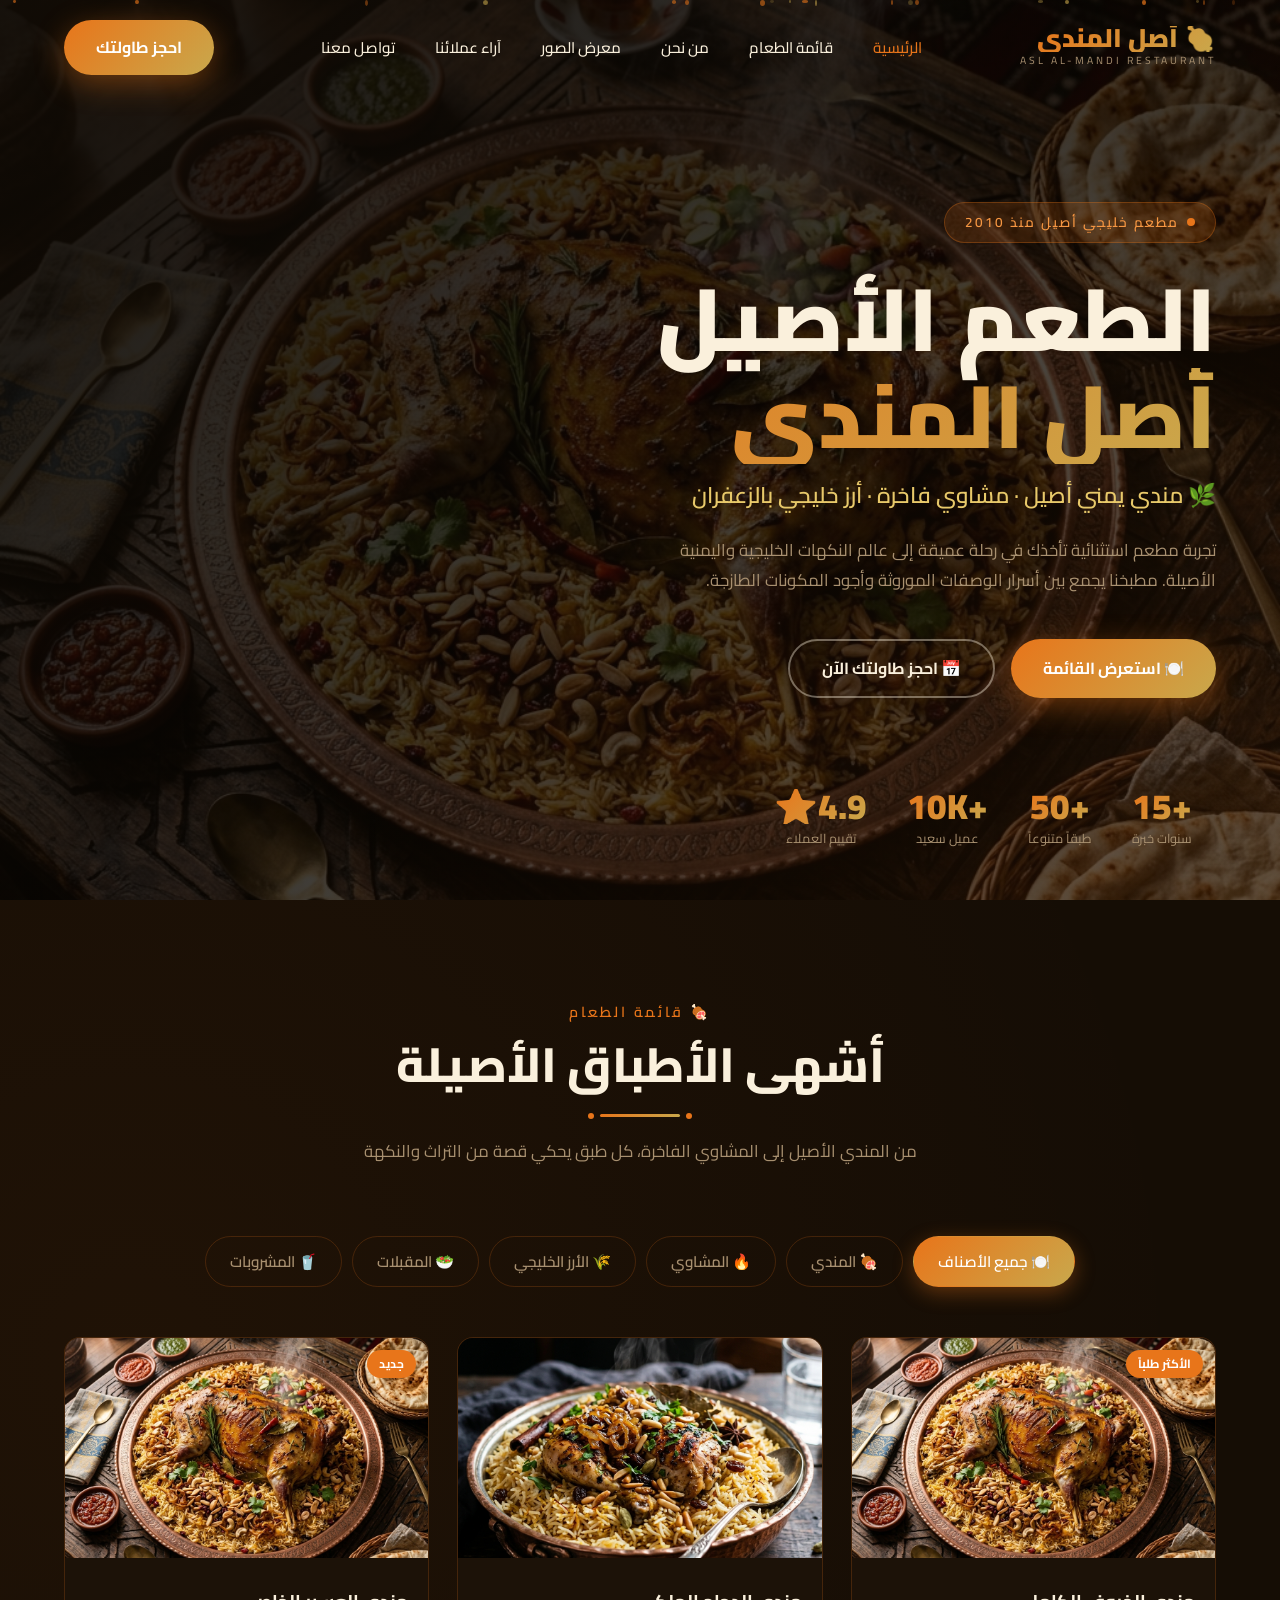
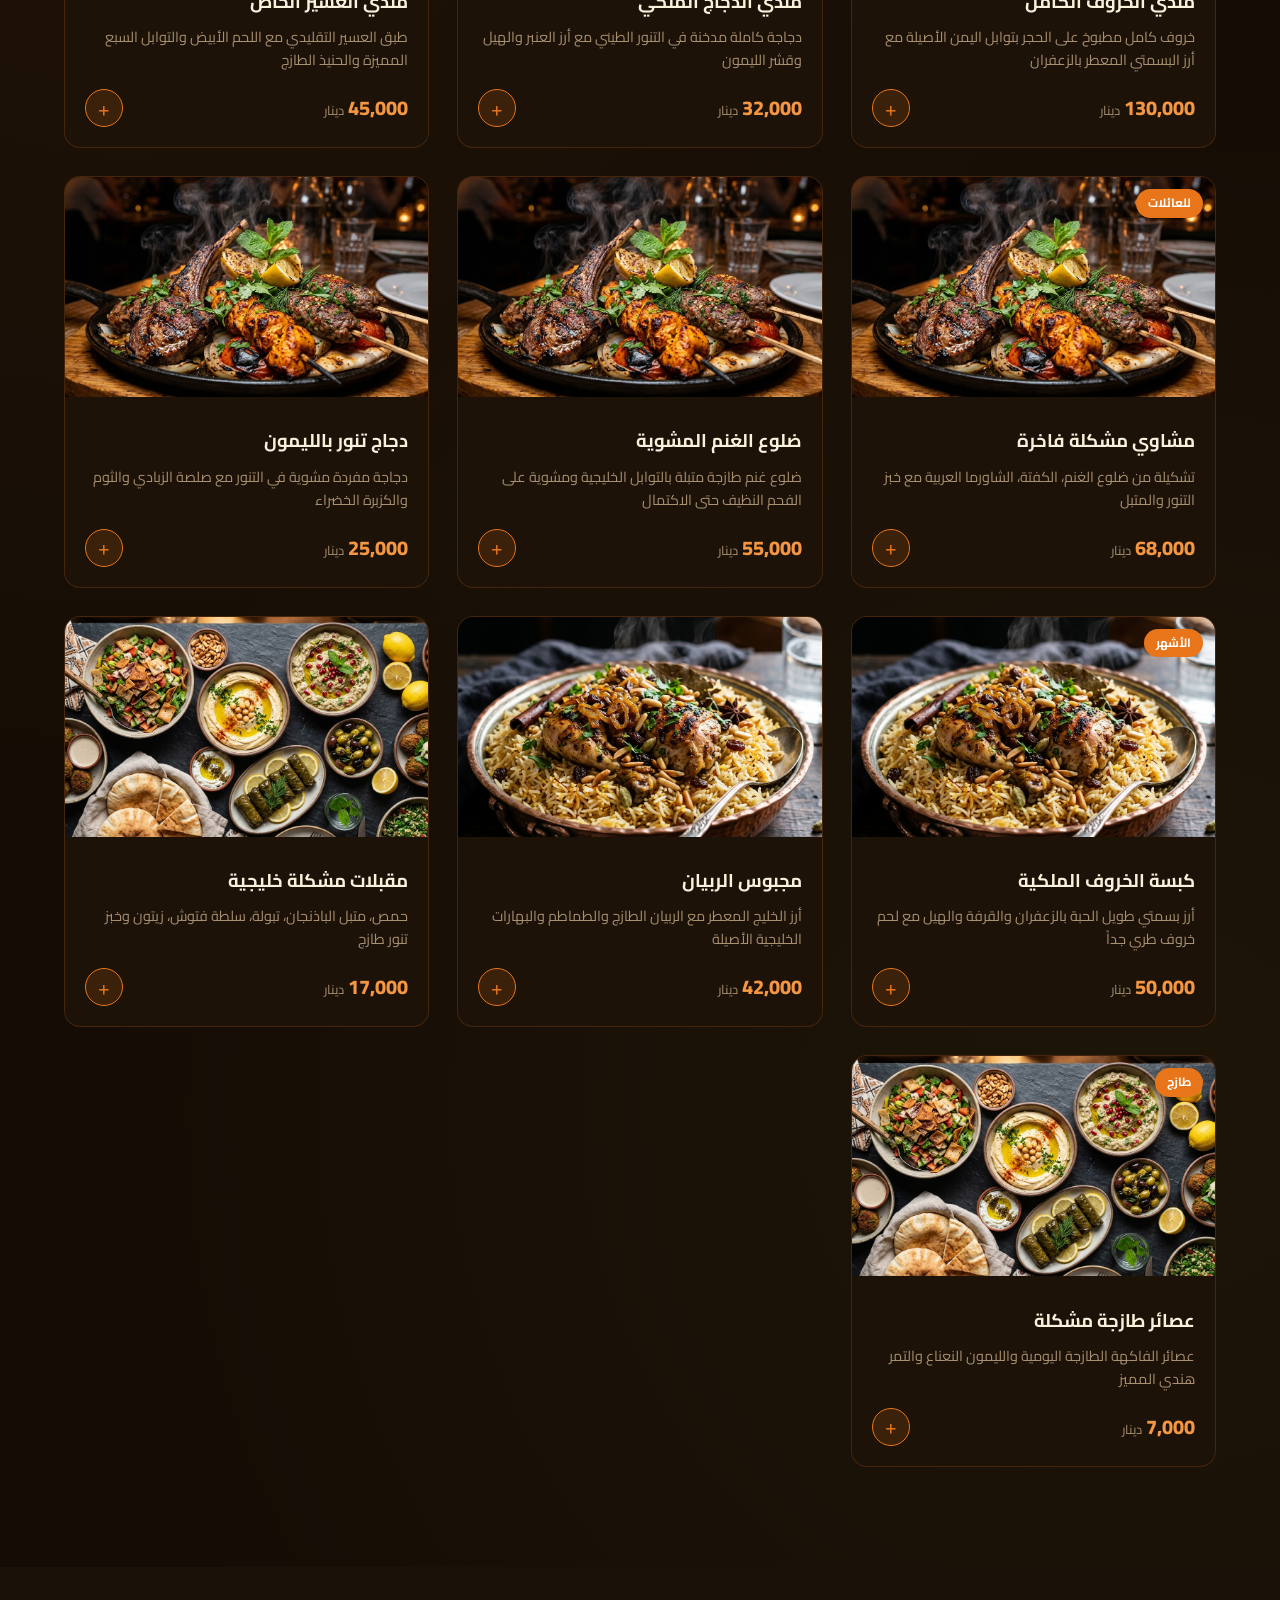
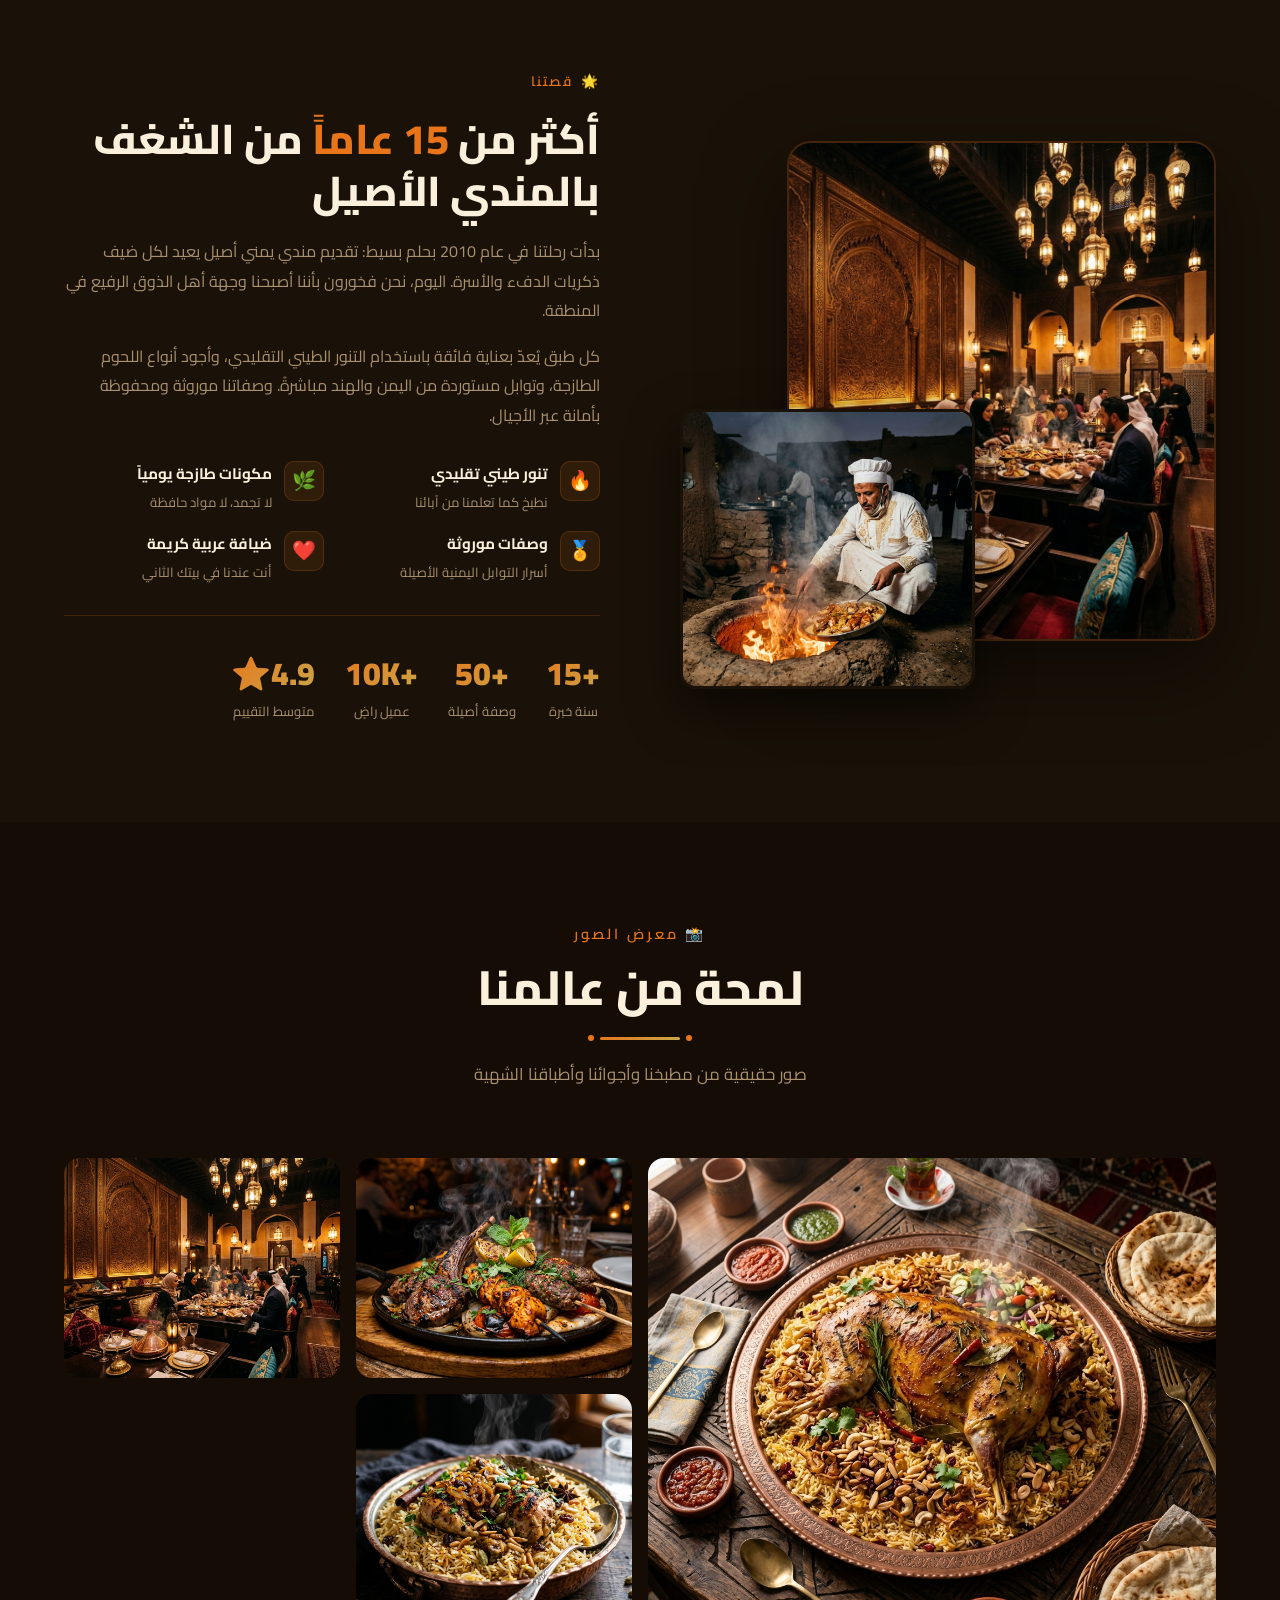
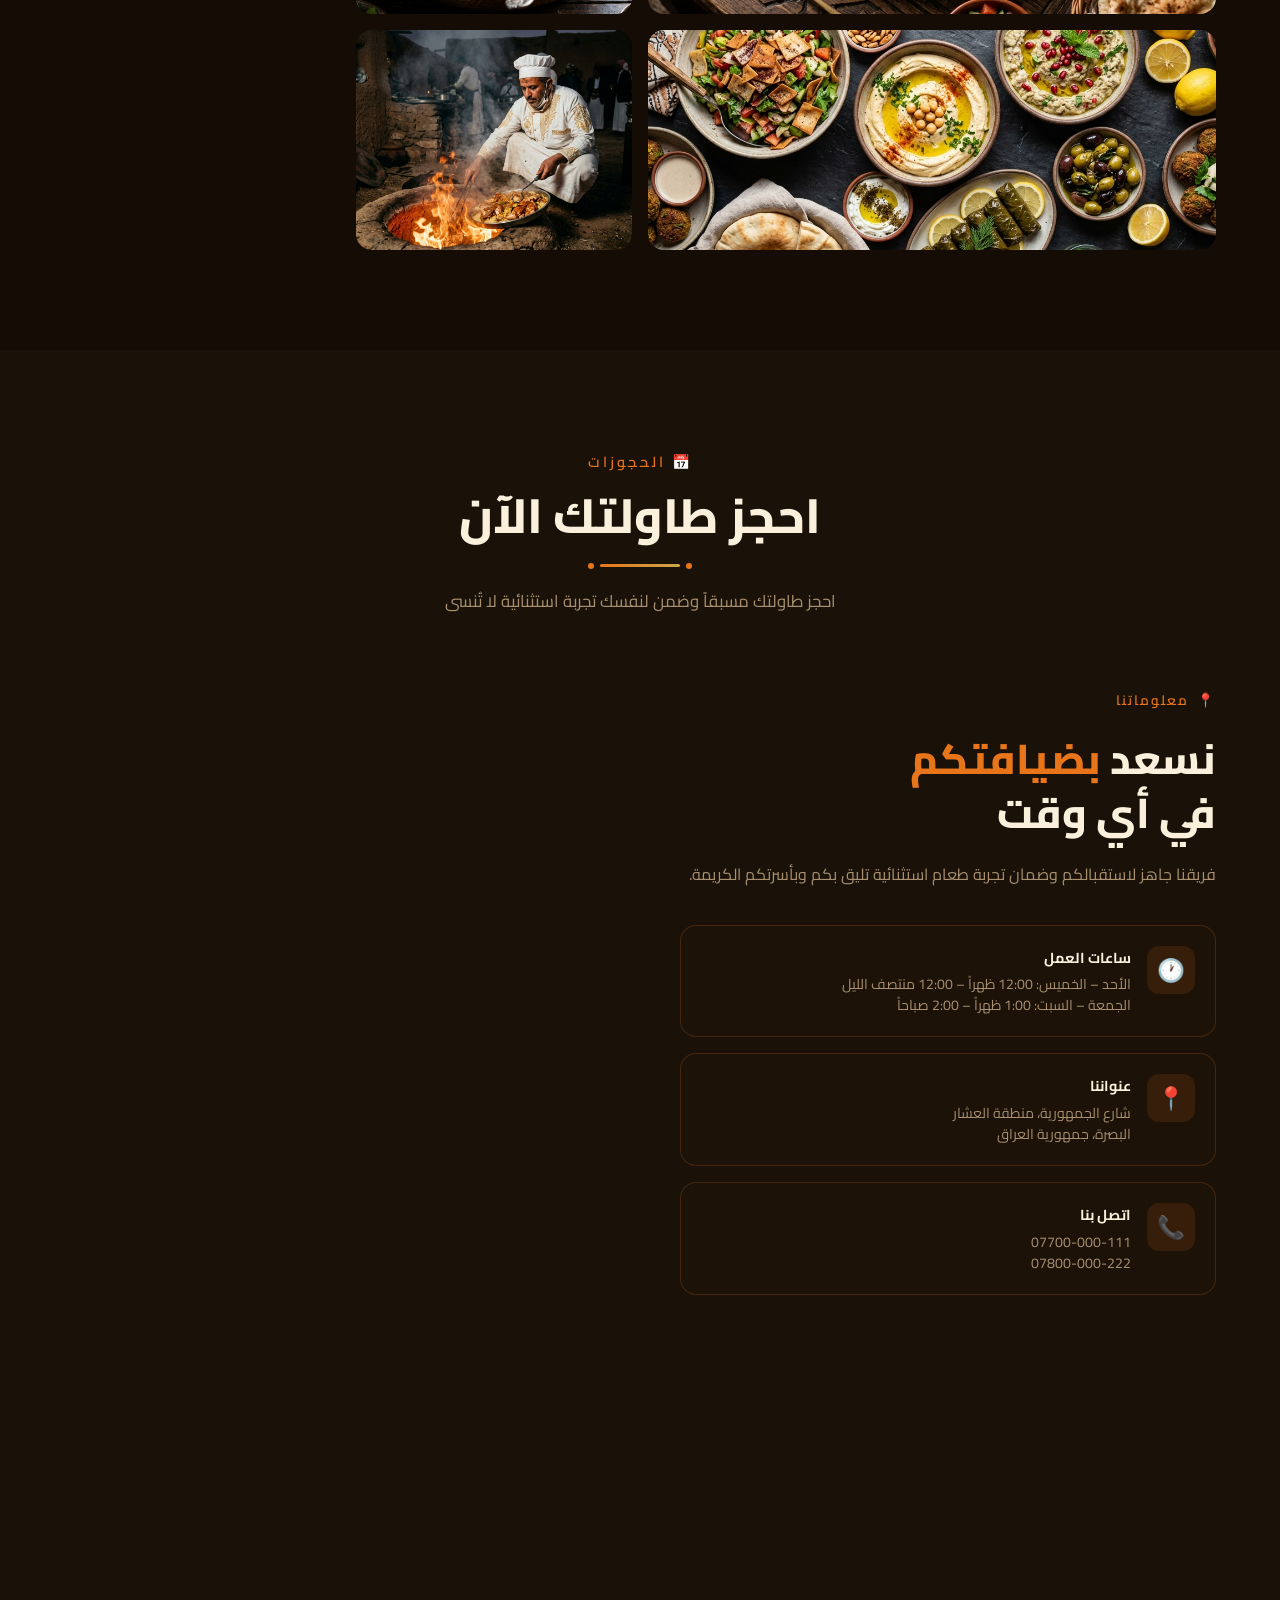
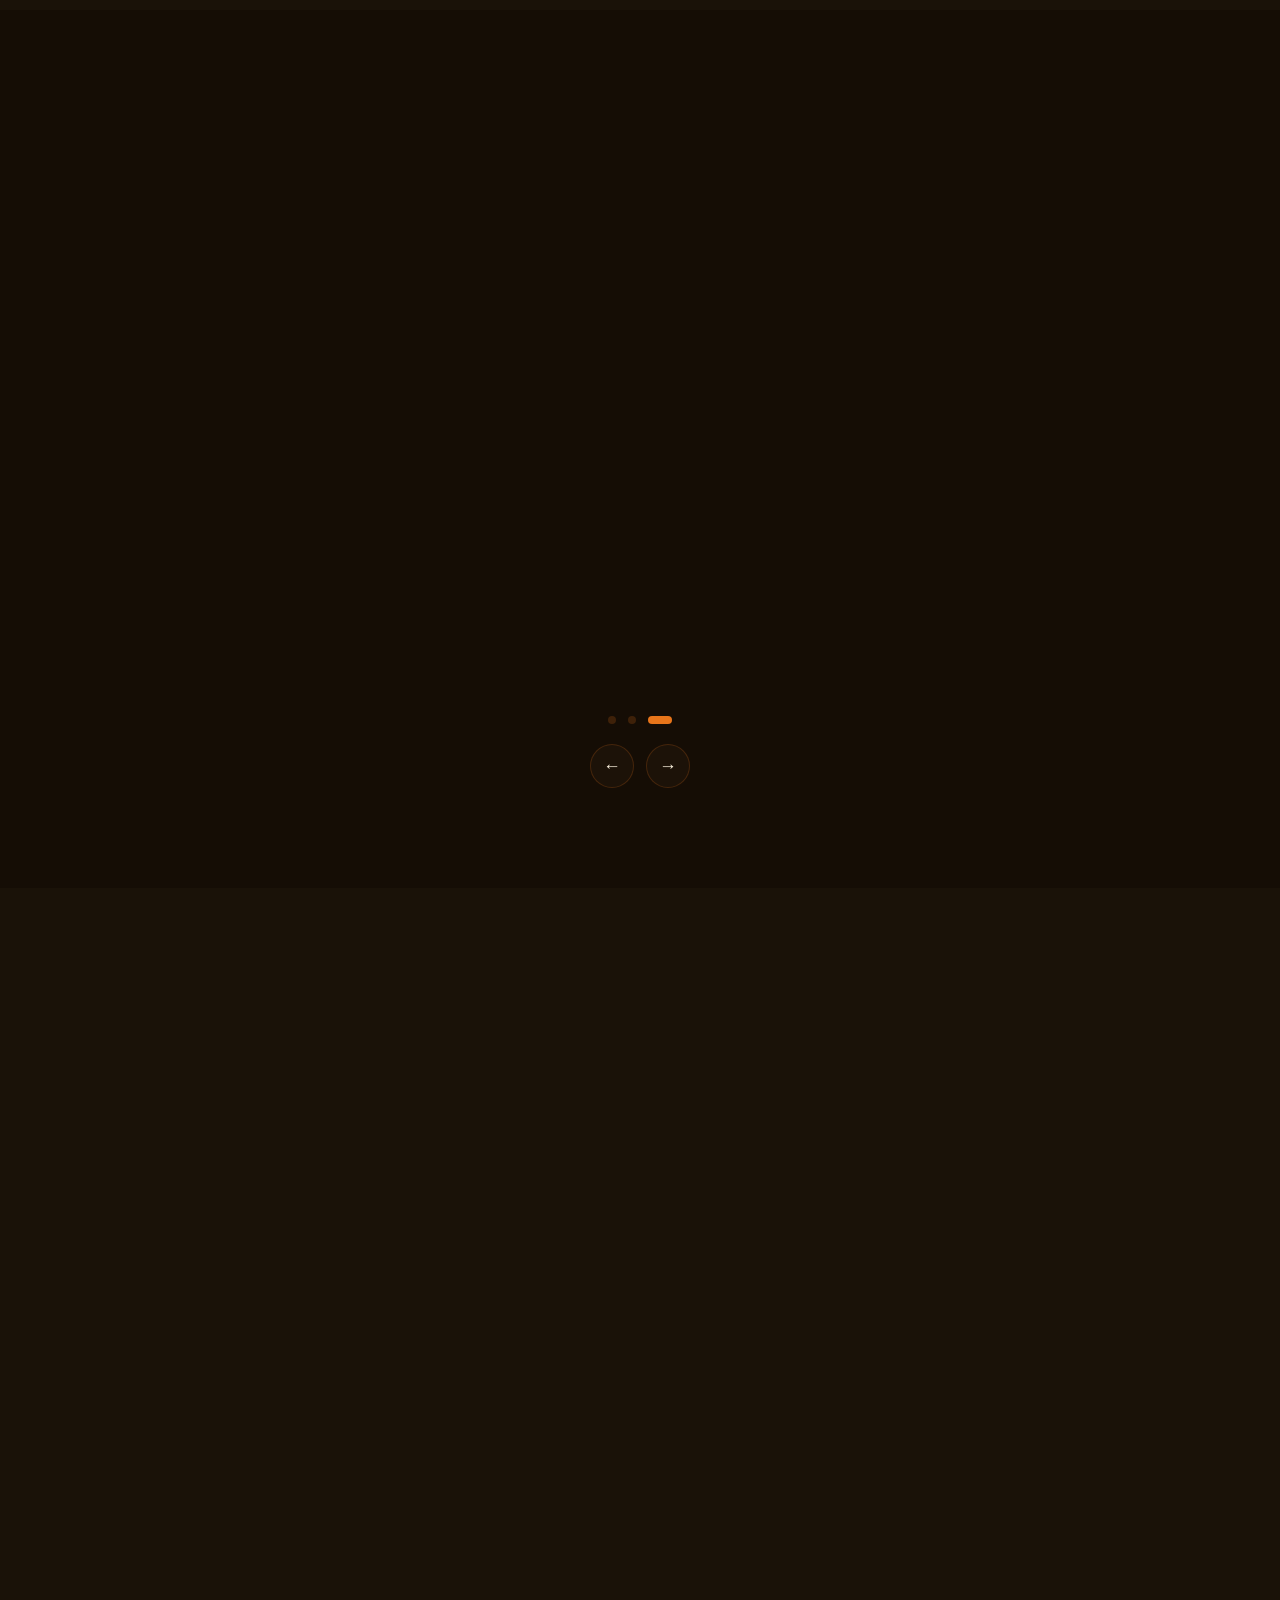
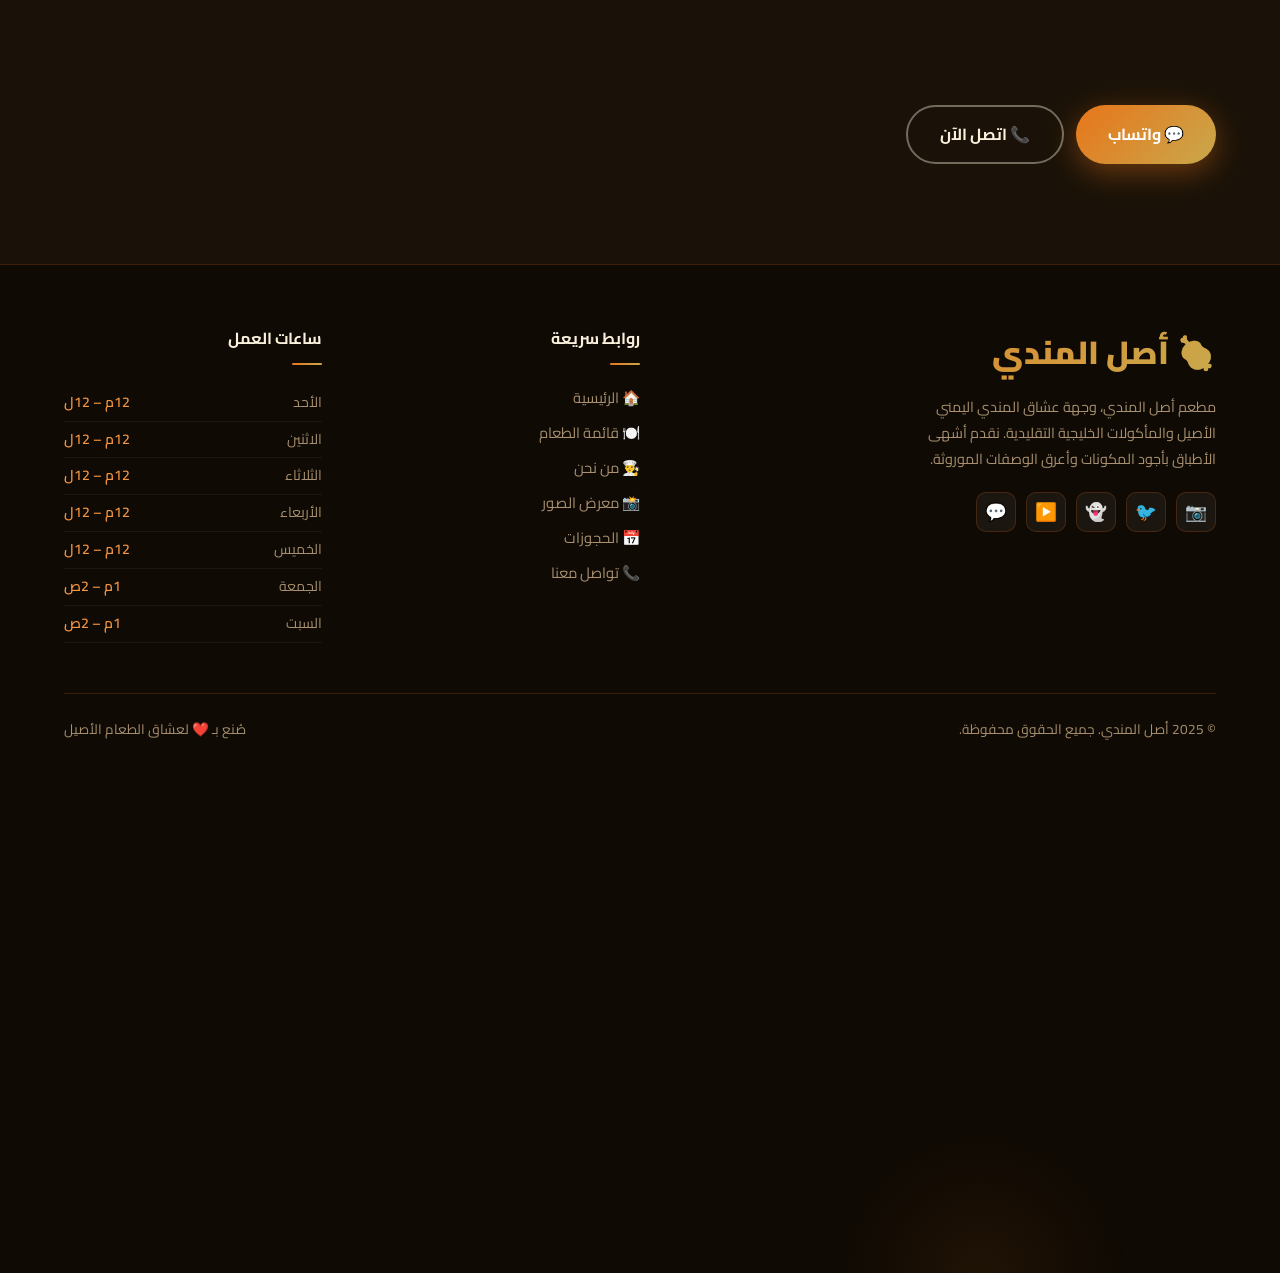
==== index.html @ b21c0707 "Add files via upload" ====
<!DOCTYPE html>
<html lang="ar" dir="rtl">
<head>
  <meta charset="UTF-8">
  <meta name="viewport" content="width=device-width, initial-scale=1.0">
  <meta name="description" content="مطعم أصل المندي في البصرة - أشهى المندي والمأكولات الخليجية واليمنية الأصيلة. استمتع بتجربة طعام لا تُنسى في قلب البصرة مع أطباقنا المحضّرة بأفضل المكونات وأعرق الوصفات التقليدية.">
  <meta name="keywords" content="مندي, مطعم البصرة, خليجي, يمني, مشاوي, أصل المندي, طعام عربي, مطعم عراقي">
  <meta property="og:title" content="أصل المندي - المطعم الخليجي الأصيل في البصرة">
  <meta property="og:description" content="أشهى المندي والمأكولات الخليجية واليمنية الأصيلة في قلب البصرة">
  <title>أصل المندي | المطعم الخليجي الأصيل - البصرة</title>

  <!-- Favicon -->
  <link rel="icon" type="image/png" href="images/hero_mandi.png">

  <!-- CSS -->
  <link rel="stylesheet" href="css/style.css">

  <!-- Supabase -->
  <script src="https://cdn.jsdelivr.net/npm/@supabase/supabase-js@2"></script>
</head>
<body>

  <!-- ============================================================
       NAVBAR
       ============================================================ -->
  <nav id="navbar">
    <div class="container nav-container">
      <a href="#hero" class="nav-logo">
        <span class="logo-ar">🍖 أصل المندي</span>
        <span class="logo-en">Asl Al-Mandi Restaurant</span>
      </a>

      <ul class="nav-links">
        <li><a href="#hero" class="active">الرئيسية</a></li>
        <li><a href="#menu">قائمة الطعام</a></li>
        <li><a href="#about">من نحن</a></li>
        <li><a href="#gallery">معرض الصور</a></li>
        <li><a href="#testimonials">آراء عملائنا</a></li>
        <li><a href="#contact">تواصل معنا</a></li>
      </ul>

      <a href="#reservation" class="btn btn-primary nav-cta">احجز طاولتك</a>

      <button class="hamburger" id="hamburger" aria-label="فتح القائمة">
        <span></span>
        <span></span>
        <span></span>
      </button>
    </div>
  </nav>

  <!-- Mobile Menu -->
  <div class="mobile-menu" id="mobileMenu">
    <a href="#hero" onclick="closeMobile()">🏠 الرئيسية</a>
    <a href="#menu" onclick="closeMobile()">🍖 قائمة الطعام</a>
    <a href="#about" onclick="closeMobile()">👨‍🍳 من نحن</a>
    <a href="#gallery" onclick="closeMobile()">📸 معرض الصور</a>
    <a href="#testimonials" onclick="closeMobile()">💬 آراء العملاء</a>
    <a href="#contact" onclick="closeMobile()">📞 تواصل معنا</a>
    <a href="#reservation" class="btn btn-primary" onclick="closeMobile()">احجز طاولتك</a>
  </div>

  <!-- ============================================================
       HERO SECTION
       ============================================================ -->
  <section id="hero">
    <div class="hero-bg">
      <img src="images/hero_mandi.png" alt="مندي أصل المطعم" id="heroBg">
    </div>
    <div class="hero-overlay"></div>
    <div class="hero-particles" id="particles"></div>

    <div class="container">
      <div class="hero-content">
        <div class="hero-badge">
          <span class="dot"></span>
          مطعم خليجي أصيل منذ 2010
        </div>

        <h1 class="hero-title">
          الطعم الأصيل
          <span class="highlight">أصل المندي</span>
        </h1>

        <p class="hero-subtitle">
          🌿 مندي يمني أصيل · مشاوي فاخرة · أرز خليجي بالزعفران
        </p>

        <p class="hero-desc">
          تجربة مطعم استثنائية تأخذك في رحلة عميقة إلى عالم النكهات الخليجية واليمنية الأصيلة.
          مطبخنا يجمع بين أسرار الوصفات الموروثة وأجود المكونات الطازجة.
        </p>

        <div class="hero-actions">
          <a href="#menu" class="btn btn-primary">
            🍽️ استعرض القائمة
          </a>
          <a href="#reservation" class="btn btn-outline">
            📅 احجز طاولتك الآن
          </a>
        </div>
      </div>
    </div>

    <div class="hero-stats">
      <div class="container">
        <div class="stats-row">
          <div class="stat-item">
            <div class="stat-num">+15</div>
            <div class="stat-label">سنوات خبرة</div>
          </div>
          <div class="stat-item">
            <div class="stat-num">+50</div>
            <div class="stat-label">طبقاً متنوعاً</div>
          </div>
          <div class="stat-item">
            <div class="stat-num">+10K</div>
            <div class="stat-label">عميل سعيد</div>
          </div>
          <div class="stat-item">
            <div class="stat-num">4.9⭐</div>
            <div class="stat-label">تقييم العملاء</div>
          </div>
        </div>
      </div>
    </div>
  </section>

  <!-- ============================================================
       MENU SECTION
       ============================================================ -->
  <section id="menu" class="section-padding">
    <div class="menu-pattern"></div>
    <div class="container" style="position:relative;z-index:1">
      <div class="section-title reveal">
        <span class="subtitle">🍖 قائمة الطعام</span>
        <h2>أشهى الأطباق الأصيلة</h2>
        <div class="divider"></div>
        <p>من المندي الأصيل إلى المشاوي الفاخرة، كل طبق يحكي قصة من التراث والنكهة</p>
      </div>

      <div class="menu-tabs">
        <button class="menu-tab active" data-filter="all" id="tab-all">🍽️ جميع الأصناف</button>
        <button class="menu-tab" data-filter="mandi" id="tab-mandi">🍖 المندي</button>
        <button class="menu-tab" data-filter="grills" id="tab-grills">🔥 المشاوي</button>
        <button class="menu-tab" data-filter="rice" id="tab-rice">🌾 الأرز الخليجي</button>
        <button class="menu-tab" data-filter="apps" id="tab-apps">🥗 المقبلات</button>
        <button class="menu-tab" data-filter="drinks" id="tab-drinks">🥤 المشروبات</button>
      </div>

      <div class="menu-grid" id="menuGrid">
        <!-- Mandi Items -->
        <div class="menu-card reveal" data-category="mandi">
          <div class="menu-card-img-wrap">
            <img src="images/hero_mandi.png" alt="مندي الخروف الكامل" class="menu-card-img">
            <span class="menu-badge">الأكثر طلباً</span>
          </div>
          <div class="menu-card-body">
            <h3>مندي الخروف الكامل</h3>
            <p>خروف كامل مطبوخ على الحجر بتوابل اليمن الأصيلة مع أرز البسمتي المعطر بالزعفران</p>
            <div class="menu-card-footer">
              <div class="price">130,000 <span>دينار</span></div>
              <button class="add-btn" title="إضافة للطلب">+</button>
            </div>
          </div>
        </div>

        <div class="menu-card reveal" data-category="mandi">
          <div class="menu-card-img-wrap">
            <img src="images/kabsa.png" alt="مندي الدجاج" class="menu-card-img">
          </div>
          <div class="menu-card-body">
            <h3>مندي الدجاج الملكي</h3>
            <p>دجاجة كاملة مدخنة في التنور الطيني مع أرز العنبر والهيل وقشر الليمون</p>
            <div class="menu-card-footer">
              <div class="price">32,000 <span>دينار</span></div>
              <button class="add-btn" title="إضافة للطلب">+</button>
            </div>
          </div>
        </div>

        <div class="menu-card reveal" data-category="mandi">
          <div class="menu-card-img-wrap">
            <img src="images/hero_mandi.png" alt="مندي العسير" class="menu-card-img">
            <span class="menu-badge">جديد</span>
          </div>
          <div class="menu-card-body">
            <h3>مندي العسير الخاص</h3>
            <p>طبق العسير التقليدي مع اللحم الأبيض والتوابل السبع المميزة والحنيذ الطازج</p>
            <div class="menu-card-footer">
              <div class="price">45,000 <span>دينار</span></div>
              <button class="add-btn" title="إضافة للطلب">+</button>
            </div>
          </div>
        </div>

        <!-- Grills Items -->
        <div class="menu-card reveal" data-category="grills">
          <div class="menu-card-img-wrap">
            <img src="images/grills.png" alt="مشاوي مشكلة" class="menu-card-img">
            <span class="menu-badge">للعائلات</span>
          </div>
          <div class="menu-card-body">
            <h3>مشاوي مشكلة فاخرة</h3>
            <p>تشكيلة من ضلوع الغنم، الكفتة، الشاورما العربية مع خبز التنور والمتبل</p>
            <div class="menu-card-footer">
              <div class="price">68,000 <span>دينار</span></div>
              <button class="add-btn" title="إضافة للطلب">+</button>
            </div>
          </div>
        </div>

        <div class="menu-card reveal" data-category="grills">
          <div class="menu-card-img-wrap">
            <img src="images/grills.png" alt="ضلوع مشوية" class="menu-card-img">
          </div>
          <div class="menu-card-body">
            <h3>ضلوع الغنم المشوية</h3>
            <p>ضلوع غنم طازجة متبلة بالتوابل الخليجية ومشوية على الفحم النظيف حتى الاكتمال</p>
            <div class="menu-card-footer">
              <div class="price">55,000 <span>دينار</span></div>
              <button class="add-btn" title="إضافة للطلب">+</button>
            </div>
          </div>
        </div>

        <div class="menu-card reveal" data-category="grills">
          <div class="menu-card-img-wrap">
            <img src="images/grills.png" alt="دجاج مشوي" class="menu-card-img">
          </div>
          <div class="menu-card-body">
            <h3>دجاج تنور بالليمون</h3>
            <p>دجاجة مفردة مشوية في التنور مع صلصة الزبادي والثوم والكزبرة الخضراء</p>
            <div class="menu-card-footer">
              <div class="price">25,000 <span>دينار</span></div>
              <button class="add-btn" title="إضافة للطلب">+</button>
            </div>
          </div>
        </div>

        <!-- Rice Items -->
        <div class="menu-card reveal" data-category="rice">
          <div class="menu-card-img-wrap">
            <img src="images/kabsa.png" alt="كبسة الملكي" class="menu-card-img">
            <span class="menu-badge">الأشهر</span>
          </div>
          <div class="menu-card-body">
            <h3>كبسة الخروف الملكية</h3>
            <p>أرز بسمتي طويل الحبة بالزعفران والقرفة والهيل مع لحم خروف طري جداً</p>
            <div class="menu-card-footer">
              <div class="price">50,000 <span>دينار</span></div>
              <button class="add-btn" title="إضافة للطلب">+</button>
            </div>
          </div>
        </div>

        <div class="menu-card reveal" data-category="rice">
          <div class="menu-card-img-wrap">
            <img src="images/kabsa.png" alt="مجبوس" class="menu-card-img">
          </div>
          <div class="menu-card-body">
            <h3>مجبوس الربيان</h3>
            <p>أرز الخليج المعطر مع الربيان الطازج والطماطم والبهارات الخليجية الأصيلة</p>
            <div class="menu-card-footer">
              <div class="price">42,000 <span>دينار</span></div>
              <button class="add-btn" title="إضافة للطلب">+</button>
            </div>
          </div>
        </div>

        <!-- Appetizers -->
        <div class="menu-card reveal" data-category="apps">
          <div class="menu-card-img-wrap">
            <img src="images/appetizers.png" alt="مقبلات مشكلة" class="menu-card-img">
          </div>
          <div class="menu-card-body">
            <h3>مقبلات مشكلة خليجية</h3>
            <p>حمص، متبل الباذنجان، تبولة، سلطة فتوش، زيتون وخبز تنور طازج</p>
            <div class="menu-card-footer">
              <div class="price">17,000 <span>دينار</span></div>
              <button class="add-btn" title="إضافة للطلب">+</button>
            </div>
          </div>
        </div>

        <!-- Drinks -->
        <div class="menu-card reveal" data-category="drinks">
          <div class="menu-card-img-wrap">
            <img src="images/appetizers.png" alt="مشروبات" class="menu-card-img">
            <span class="menu-badge">طازج</span>
          </div>
          <div class="menu-card-body">
            <h3>عصائر طازجة مشكلة</h3>
            <p>عصائر الفاكهة الطازجة اليومية والليمون النعناع والتمر هندي المميز</p>
            <div class="menu-card-footer">
              <div class="price">7,000 <span>دينار</span></div>
              <button class="add-btn" title="إضافة للطلب">+</button>
            </div>
          </div>
        </div>
      </div>
    </div>
  </section>

  <!-- ============================================================
       ABOUT SECTION
       ============================================================ -->
  <section id="about" class="section-padding">
    <div class="container">
      <div class="about-grid">
        <div class="about-images reveal-right">
          <img src="images/interior.png" alt="أجواء مطعم أصل المندي" class="about-img-main">
          <img src="images/chef.png" alt="طاقمنا المتخصص" class="about-img-secondary">
        </div>

        <div class="about-content reveal-left">
          <div class="subtitle-badge">
            <span>🌟</span> قصتنا
          </div>

          <h2>
            أكثر من <em>15 عاماً</em> من الشغف<br>
            بالمندي الأصيل
          </h2>

          <p>
            بدأت رحلتنا في عام 2010 بحلم بسيط: تقديم مندي يمني أصيل يعيد لكل ضيف ذكريات الدفء والأسرة.
            اليوم، نحن فخورون بأننا أصبحنا وجهة أهل الذوق الرفيع في المنطقة.
          </p>

          <p>
            كل طبق يُعدّ بعناية فائقة باستخدام التنور الطيني التقليدي، وأجود أنواع اللحوم الطازجة،
            وتوابل مستوردة من اليمن والهند مباشرةً. وصفاتنا موروثة ومحفوظة بأمانة عبر الأجيال.
          </p>

          <div class="about-features">
            <div class="feature-item">
              <div class="feature-icon">🔥</div>
              <div>
                <h4>تنور طيني تقليدي</h4>
                <p>نطبخ كما تعلمنا من آبائنا</p>
              </div>
            </div>
            <div class="feature-item">
              <div class="feature-icon">🌿</div>
              <div>
                <h4>مكونات طازجة يومياً</h4>
                <p>لا تجمد، لا مواد حافظة</p>
              </div>
            </div>
            <div class="feature-item">
              <div class="feature-icon">🏅</div>
              <div>
                <h4>وصفات موروثة</h4>
                <p>أسرار التوابل اليمنية الأصيلة</p>
              </div>
            </div>
            <div class="feature-item">
              <div class="feature-icon">❤️</div>
              <div>
                <h4>ضيافة عربية كريمة</h4>
                <p>أنت عندنا في بيتك الثاني</p>
              </div>
            </div>
          </div>

          <div class="about-stats">
            <div class="about-stat">
              <div class="num">+15</div>
              <div class="lbl">سنة خبرة</div>
            </div>
            <div class="about-stat">
              <div class="num">+50</div>
              <div class="lbl">وصفة أصيلة</div>
            </div>
            <div class="about-stat">
              <div class="num">+10K</div>
              <div class="lbl">عميل راضٍ</div>
            </div>
            <div class="about-stat">
              <div class="num">4.9⭐</div>
              <div class="lbl">متوسط التقييم</div>
            </div>
          </div>
        </div>
      </div>
    </div>
  </section>

  <!-- ============================================================
       GALLERY SECTION
       ============================================================ -->
  <section id="gallery" class="section-padding">
    <div class="container">
      <div class="section-title reveal">
        <span class="subtitle">📸 معرض الصور</span>
        <h2>لمحة من عالمنا</h2>
        <div class="divider"></div>
        <p>صور حقيقية من مطبخنا وأجوائنا وأطباقنا الشهية</p>
      </div>

      <div class="gallery-grid">
        <div class="gallery-item reveal" data-src="images/hero_mandi.png">
          <img src="images/hero_mandi.png" alt="مندي الخروف الكامل">
          <div class="gallery-overlay"><span>مندي الخروف الكامل</span></div>
        </div>
        <div class="gallery-item reveal" data-src="images/grills.png">
          <img src="images/grills.png" alt="مشاوي فاخرة">
          <div class="gallery-overlay"><span>مشاوي فاخرة</span></div>
        </div>
        <div class="gallery-item reveal" data-src="images/interior.png">
          <img src="images/interior.png" alt="أجواء المطعم">
          <div class="gallery-overlay"><span>أجواء المطعم الراقية</span></div>
        </div>
        <div class="gallery-item reveal" data-src="images/kabsa.png">
          <img src="images/kabsa.png" alt="كبسة ملكية">
          <div class="gallery-overlay"><span>كبسة خليجية أصيلة</span></div>
        </div>
        <div class="gallery-item reveal" data-src="images/appetizers.png">
          <img src="images/appetizers.png" alt="مقبلات متنوعة">
          <div class="gallery-overlay"><span>مقبلات شرقية شهية</span></div>
        </div>
        <div class="gallery-item reveal" data-src="images/chef.png">
          <img src="images/chef.png" alt="طاقم الطهاة">
          <div class="gallery-overlay"><span>طاقمنا المحترف</span></div>
        </div>
      </div>
    </div>
  </section>

  <!-- Lightbox -->
  <div class="lightbox" id="lightbox">
    <button class="lightbox-close" id="lightboxClose">✕</button>
    <img src="" alt="" id="lightboxImg">
  </div>

  <!-- ============================================================
       RESERVATION SECTION
       ============================================================ -->
  <section id="reservation" class="section-padding">
    <div class="container">
      <div class="section-title reveal">
        <span class="subtitle">📅 الحجوزات</span>
        <h2>احجز طاولتك الآن</h2>
        <div class="divider"></div>
        <p>احجز طاولتك مسبقاً وضمن لنفسك تجربة استثنائية لا تُنسى</p>
      </div>

      <div class="reservation-wrap">
        <div class="reservation-info reveal-right">
          <div class="subtitle-badge" style="display:inline-flex;align-items:center;gap:8px;font-size:0.85rem;color:var(--primary);font-weight:600;letter-spacing:2px;text-transform:uppercase;margin-bottom:20px;">
            <span>📍</span> معلوماتنا
          </div>
          <h2>نسعد <em>بضيافتكم</em><br>في أي وقت</h2>
          <p>فريقنا جاهز لاستقبالكم وضمان تجربة طعام استثنائية تليق بكم وبأسرتكم الكريمة.</p>

          <div class="info-card">
            <div class="info-card-icon">🕐</div>
            <div>
              <h4>ساعات العمل</h4>
              <p>الأحد – الخميس: 12:00 ظهراً – 12:00 منتصف الليل<br>الجمعة – السبت: 1:00 ظهراً – 2:00 صباحاً</p>
            </div>
          </div>

          <div class="info-card">
            <div class="info-card-icon">📍</div>
            <div>
              <h4>عنواننا</h4>
              <p>شارع الجمهورية، منطقة العشار<br>البصرة، جمهورية العراق</p>
            </div>
          </div>

          <div class="info-card">
            <div class="info-card-icon">📞</div>
            <div>
              <h4>اتصل بنا</h4>
              <p>07700-000-111<br>07800-000-222</p>
            </div>
          </div>
        </div>

        <div class="reservation-form reveal-left" id="reservationForm">
          <h3 class="form-title">🍽️ تفاصيل الحجز</h3>

          <div id="formContent">
            <div class="form-row">
              <div class="form-group">
                <label for="guestName">الاسم الكامل *</label>
                <input type="text" id="guestName" placeholder="أدخل اسمك الكريم" required>
              </div>
              <div class="form-group">
                <label for="guestPhone">رقم الجوال *</label>
                <input type="tel" id="guestPhone" placeholder="07xxxxxxxx" required>
              </div>
            </div>

            <div class="form-row">
              <div class="form-group">
                <label for="resDate">التاريخ *</label>
                <input type="date" id="resDate" required>
              </div>
              <div class="form-group">
                <label for="resTime">الوقت *</label>
                <input type="time" id="resTime" required>
              </div>
            </div>

            <div class="form-group">
              <label for="guests">عدد الأشخاص *</label>
              <select id="guests" required>
                <option value="">اختر عدد الأشخاص</option>
                <option value="1">شخص واحد</option>
                <option value="2">شخصان</option>
                <option value="3-4">3 - 4 أشخاص</option>
                <option value="5-8">5 - 8 أشخاص (طاولة عائلية)</option>
                <option value="9-15">9 - 15 شخصاً (قاعة خاصة)</option>
                <option value="15+">أكثر من 15 (تواصل معنا مباشرة)</option>
              </select>
            </div>

            <div class="form-group">
              <label for="occasion">المناسبة (اختياري)</label>
              <select id="occasion">
                <option value="">لا يوجد مناسبة خاصة</option>
                <option value="birthday">🎂 عيد ميلاد</option>
                <option value="anniversary">💍 ذكرى سنوية</option>
                <option value="business">💼 اجتماع عمل</option>
                <option value="family">👨‍👩‍👧‍👦 تجمع عائلي</option>
                <option value="other">أخرى</option>
              </select>
            </div>

            <div class="form-group">
              <label for="notes">ملاحظات إضافية</label>
              <textarea id="notes" placeholder="أي طلبات خاصة أو حساسية للطعام أو ملاحظات أخرى..."></textarea>
            </div>

            <button class="btn btn-primary" style="width:100%;justify-content:center;font-size:1.05rem;padding:16px;" onclick="submitReservation()" id="submitBtn">
              🎉 تأكيد الحجز
            </button>
          </div>

          <div class="form-success" id="formSuccess">
            <div class="success-icon">🎉</div>
            <h3>تم استلام حجزك بنجاح!</h3>
            <p>شكراً لك! سنتصل بك خلال 30 دقيقة لتأكيد الحجز.</p>
            <br>
            <a href="#menu" class="btn btn-outline" style="margin:0 auto;">استعرض القائمة</a>
          </div>
        </div>
      </div>
    </div>
  </section>

  <!-- ============================================================
       TESTIMONIALS
       ============================================================ -->
  <section id="testimonials" class="section-padding">
    <div class="container">
      <div class="section-title reveal">
        <span class="subtitle">💬 آراء عملائنا</span>
        <h2>ماذا يقول ضيوفنا؟</h2>
        <div class="divider"></div>
        <p>آراء حقيقية من عملائنا الكرام الذين شرّفونا بزيارتهم</p>
      </div>

      <div class="testimonials-slider reveal">
        <div class="testimonials-track" id="testimonialsTrack">
          <div class="testimonial-card">
            <div class="stars">★★★★★</div>
            <div class="testimonial-quote">"</div>
            <p class="testimonial-text">
              والله ما رأيت مثل مندي أصل المندي في حياتي! اللحم يذوب في الفم والأرز معطر جداً.
              جربت مطاعم كثيرة لكن هذا المطعم له مكانة خاصة في قلبي وقلب عائلتي.
            </p>
            <div class="testimonial-author">
              <div class="author-avatar">خ</div>
              <div>
                <div class="author-name">خالد المنصور</div>
                <div class="author-location">📍 البصرة</div>
              </div>
            </div>
          </div>

          <div class="testimonial-card">
            <div class="stars">★★★★★</div>
            <div class="testimonial-quote">"</div>
            <p class="testimonial-text">
              تجربة لا تُنسى من أول يوم! الخدمة ممتازة والأجواء راقية جداً.
              المشاوي المشكلة أنصح بها بشدة، والمقبلات طازجة ورائعة.
              سأعود بكل تأكيد مع عائلتي.
            </p>
            <div class="testimonial-author">
              <div class="author-avatar">ن</div>
              <div>
                <div class="author-name">نورة الأحمدي</div>
                <div class="author-location">📍 البصرة</div>
              </div>
            </div>
          </div>

          <div class="testimonial-card">
            <div class="stars">★★★★★</div>
            <div class="testimonial-quote">"</div>
            <p class="testimonial-text">
              كبسة الخروف الملكية من أفضل ما أكلته. الطعم يذكرك بالبيت ووصفات الجدة.
              المطعم نظيف والطاقم محترم جداً. شكراً لهذه التجربة الجميلة.
            </p>
            <div class="testimonial-author">
              <div class="author-avatar">ع</div>
              <div>
                <div class="author-name">عبدالله السالم</div>
                <div class="author-location">📍 العمارة</div>
              </div>
            </div>
          </div>

          <div class="testimonial-card">
            <div class="stars">★★★★★</div>
            <div class="testimonial-quote">"</div>
            <p class="testimonial-text">
              احتفلنا بعيد ميلاد والدي في مطعم أصل المندي وكانت تجربة رائعة للغاية.
              اهتموا بكل التفاصيل وقدموا لنا خدمة VIP. نشكرهم من القلب.
            </p>
            <div class="testimonial-author">
              <div class="author-avatar">م</div>
              <div>
                <div class="author-name">منى الزهراني</div>
                <div class="author-location">📍 بغداد</div>
              </div>
            </div>
          </div>
        </div>
      </div>

      <div class="slider-controls">
        <button class="slider-dot active" data-slide="0" id="dot-0"></button>
        <button class="slider-dot" data-slide="1" id="dot-1"></button>
        <button class="slider-dot" data-slide="2" id="dot-2"></button>
      </div>

      <div class="slider-arrows">
        <button class="arrow-btn" id="prevSlide" title="السابق">→</button>
        <button class="arrow-btn" id="nextSlide" title="التالي">←</button>
      </div>
    </div>
  </section>

  <!-- ============================================================
       CONTACT SECTION
       ============================================================ -->
  <section id="contact" class="section-padding">
    <div class="container">
      <div class="section-title reveal">
        <span class="subtitle">📞 تواصل معنا</span>
        <h2>نحن هنا من أجلك</h2>
        <div class="divider"></div>
        <p>تواصل معنا في أي وقت وسنكون سعيدين بخدمتك</p>
      </div>

      <div class="contact-grid">
        <div>
          <div class="contact-info-cards">
            <div class="contact-card reveal">
              <span class="contact-icon">📞</span>
              <h3>اتصل بنا</h3>
              <a href="tel:07700000111">07700-000-111</a>
              <br>
              <a href="tel:07800000222">07800-000-222</a>
            </div>

            <div class="contact-card reveal">
              <span class="contact-icon">📧</span>
              <h3>البريد الإلكتروني</h3>
              <a href="mailto:info@asl-mandi.com">info@asl-mandi.com</a>
              <br>
              <a href="mailto:reservation@asl-mandi.com">reservation@asl-mandi.com</a>
            </div>

            <div class="contact-card reveal">
              <span class="contact-icon">📍</span>
              <h3>عنواننا</h3>
              <p>شارع الجمهورية، منطقة العشار<br>البصرة، جمهورية العراق</p>
            </div>

            <div class="contact-card reveal">
              <span class="contact-icon">🕐</span>
              <h3>ساعات العمل</h3>
              <p>أحد – خميس: 12 ظهراً – 12 ليلاً<br>جمعة – سبت: 1 ظهراً – 2 صباحاً</p>
            </div>
          </div>

          <div style="display:flex;gap:12px;flex-wrap:wrap;">
            <a href="https://wa.me/96407700000111" class="btn btn-primary">💬 واتساب</a>
            <a href="tel:07700000111" class="btn btn-outline">📞 اتصل الآن</a>
          </div>
        </div>

        <div class="map-wrap reveal-left">
          <div class="map-placeholder">
            <div class="map-icon">🗺️</div>
            <h3>موقعنا على الخريطة</h3>
            <p>شارع الجمهورية، منطقة العشار، البصرة</p>
            <br>
            <a href="https://maps.google.com" target="_blank" class="btn btn-gold" style="margin:0 auto;">
              📍 افتح في خرائط Google
            </a>
          </div>
        </div>
      </div>
    </div>
  </section>

  <!-- ============================================================
       FOOTER
       ============================================================ -->
  <footer>
    <div class="container">
      <div class="footer-grid">
        <div class="footer-brand">
          <span class="logo-ar">🍖 أصل المندي</span>
          <p>
            مطعم أصل المندي، وجهة عشاق المندي اليمني الأصيل والمأكولات الخليجية التقليدية.
            نقدم أشهى الأطباق بأجود المكونات وأعرق الوصفات الموروثة.
          </p>
          <div class="footer-social">
            <a href="#" class="social-link" title="انستقرام">📷</a>
            <a href="#" class="social-link" title="تويتر">🐦</a>
            <a href="#" class="social-link" title="سناب شات">👻</a>
            <a href="#" class="social-link" title="يوتيوب">▶️</a>
            <a href="#" class="social-link" title="واتساب">💬</a>
          </div>
        </div>

        <div class="footer-col">
          <h4>روابط سريعة</h4>
          <ul class="footer-links">
            <li><a href="#hero">🏠 الرئيسية</a></li>
            <li><a href="#menu">🍽️ قائمة الطعام</a></li>
            <li><a href="#about">👨‍🍳 من نحن</a></li>
            <li><a href="#gallery">📸 معرض الصور</a></li>
            <li><a href="#reservation">📅 الحجوزات</a></li>
            <li><a href="#contact">📞 تواصل معنا</a></li>
          </ul>
        </div>

        <div class="footer-col">
          <h4>ساعات العمل</h4>
          <ul class="footer-hours">
            <li><span>الأحد</span><span>12م – 12ل</span></li>
            <li><span>الاثنين</span><span>12م – 12ل</span></li>
            <li><span>الثلاثاء</span><span>12م – 12ل</span></li>
            <li><span>الأربعاء</span><span>12م – 12ل</span></li>
            <li><span>الخميس</span><span>12م – 12ل</span></li>
            <li><span>الجمعة</span><span>1م – 2ص</span></li>
            <li><span>السبت</span><span>1م – 2ص</span></li>
          </ul>
        </div>
      </div>

      <div class="footer-bottom">
        <p>© 2025 أصل المندي. جميع الحقوق محفوظة.</p>
        <p>صُنع بـ ❤️ لعشاق الطعام الأصيل</p>
      </div>
    </div>
  </footer>

  <!-- ============================================================
       ADMIN PANEL
       ============================================================ -->
  <div class="admin-wrapper container" id="adminWrapper">
    <div id="login-section" class="admin-box reveal">
      <h3><span class="contact-icon" style="font-size:1.5rem; display:inline-block; margin-bottom:10px;">🔒</span><br>لوحة تحكم المدير</h3>
      <div class="form-group">
        <input type="email" id="admin-email" placeholder="البريد الإلكتروني">
      </div>
      <div class="form-group">
        <input type="password" id="admin-password" placeholder="كلمة المرور">
      </div>
      <button class="btn btn-primary" onclick="loginAdmin()" style="width:100%; justify-content:center; font-size:1.1rem; padding:12px;">تسجيل الدخول</button>
    </div>

    <div id="admin-panel" class="admin-box reveal" style="display:none;">
      <h3><span class="contact-icon" style="font-size:1.5rem; display:inline-block; margin-bottom:10px;">👨‍🍳</span><br>إضافة وجبة جديدة للمنيو</h3>
      <div class="form-group">
        <input type="text" id="meal-name" placeholder="اسم الوجبة">
      </div>
      <div class="form-group">
        <input type="text" id="meal-desc" placeholder="وصف الوجبة">
      </div>
      <div class="form-group">
        <input type="number" id="meal-price" placeholder="السعر (د.ع)">
      </div>
      <div class="form-group">
        <select id="meal-category" style="width:100%; padding:12px; border-radius:8px; background:var(--bg-section); color:var(--text-cream); border:1px solid var(--border);">
          <option value="mandi">المندي</option>
          <option value="grills">المشاوي</option>
          <option value="rice">الأرز الخليجي</option>
          <option value="apps">المقبلات</option>
          <option value="drinks">المشروبات</option>
        </select>
      </div>
      <div class="form-group">
        <label for="meal-image-file" style="display:block; margin-bottom:8px; color:var(--text-muted); font-size:0.9rem;">رفع صورة الوجبة (اختياري)</label>
        <input type="file" id="meal-image-file" accept="image/*" style="width:100%; padding:10px; background:var(--bg-section); border:1px dashed var(--primary); border-radius:8px; color:var(--text-cream); cursor:pointer;">
      </div>
      <button class="btn btn-gold" onclick="addNewMeal()" id="addMealBtn" style="width:100%; justify-content:center; margin-bottom:15px; font-size:1.1rem;">➕ إضافة إلى المنيو</button>
      <button class="btn btn-outline" onclick="logoutAdmin()" style="width:100%; justify-content:center; border-color:rgba(231, 76, 60, 0.5); color:#e74c3c;">تسجيل خروج</button>
    </div>
  </div>

  <!-- ============================================================
       JAVASCRIPT
       ============================================================ -->
  <script src="js/main.js"></script>
</body>
</html>
---- css/style.css ----
/* ===================================
   أصل المندي - Restaurant CSS
   Warm Oriental Premium Design System
   =================================== */

@import url('https://fonts.googleapis.com/css2?family=Cairo:wght@300;400;500;600;700;800;900&family=Tajawal:wght@300;400;500;700;800&display=swap');

/* ---- CSS Variables ---- */
:root {
  --primary: #E8751A;
  --primary-light: #F59642;
  --primary-dark: #B85A0D;
  --secondary: #C9A84C;
  --secondary-light: #E8C96A;
  --bg-dark: #0F0A04;
  --bg-card: #1C1208;
  --bg-section: #150D05;
  --bg-section-alt: #1a1208;
  --text-cream: #FAF0DC;
  --text-muted: #A89070;
  --text-gold: #C9A84C;
  --border: rgba(232, 117, 26, 0.2);
  --border-gold: rgba(201, 168, 76, 0.3);
  --shadow-warm: 0 20px 60px rgba(232, 117, 26, 0.15);
  --shadow-gold: 0 0 30px rgba(201, 168, 76, 0.2);
  --gradient-primary: linear-gradient(135deg, #E8751A, #C9A84C);
  --gradient-dark: linear-gradient(180deg, #0F0A04 0%, #1C1208 100%);
  --font-main: 'Cairo', 'Tajawal', sans-serif;
  --transition: all 0.35s cubic-bezier(0.4, 0, 0.2, 1);
  --radius: 16px;
  --radius-sm: 8px;
  --radius-lg: 24px;
}

/* ---- Reset & Base ---- */
*, *::before, *::after {
  margin: 0;
  padding: 0;
  box-sizing: border-box;
}

html {
  scroll-behavior: smooth;
  font-size: 16px;
}

body {
  font-family: var(--font-main);
  background-color: var(--bg-dark);
  color: var(--text-cream);
  direction: rtl;
  overflow-x: hidden;
  line-height: 1.7;
}

/* ---- Scrollbar ---- */
::-webkit-scrollbar { width: 6px; }
::-webkit-scrollbar-track { background: var(--bg-dark); }
::-webkit-scrollbar-thumb { background: var(--primary); border-radius: 3px; }

/* ---- Selection ---- */
::selection { background: var(--primary); color: white; }

/* ---- Utility Classes ---- */
.container {
  width: 100%;
  max-width: 1200px;
  margin: 0 auto;
  padding: 0 24px;
}

.section-padding { padding: 100px 0; }

.section-title {
  text-align: center;
  margin-bottom: 70px;
}

.section-title .subtitle {
  font-size: 0.9rem;
  font-weight: 600;
  letter-spacing: 3px;
  text-transform: uppercase;
  color: var(--primary);
  display: block;
  margin-bottom: 12px;
}

.section-title h2 {
  font-size: clamp(2rem, 4vw, 3rem);
  font-weight: 800;
  color: var(--text-cream);
  line-height: 1.2;
  margin-bottom: 16px;
}

.section-title p {
  color: var(--text-muted);
  font-size: 1.05rem;
  max-width: 560px;
  margin: 0 auto;
}

.divider {
  width: 80px;
  height: 3px;
  background: var(--gradient-primary);
  margin: 20px auto;
  border-radius: 2px;
  position: relative;
}

.divider::before, .divider::after {
  content: '';
  position: absolute;
  top: 50%;
  width: 6px;
  height: 6px;
  background: var(--primary);
  border-radius: 50%;
  transform: translateY(-50%);
}

.divider::before { right: -12px; }
.divider::after { left: -12px; }

/* ---- Buttons ---- */
.btn {
  display: inline-flex;
  align-items: center;
  gap: 10px;
  padding: 14px 32px;
  border-radius: 50px;
  font-family: var(--font-main);
  font-weight: 700;
  font-size: 1rem;
  cursor: pointer;
  border: none;
  transition: var(--transition);
  text-decoration: none;
  position: relative;
  overflow: hidden;
}

.btn::before {
  content: '';
  position: absolute;
  inset: 0;
  background: rgba(255,255,255,0.1);
  opacity: 0;
  transition: var(--transition);
}

.btn:hover::before { opacity: 1; }

.btn-primary {
  background: var(--gradient-primary);
  color: white;
  box-shadow: 0 8px 30px rgba(232, 117, 26, 0.4);
}

.btn-primary:hover {
  transform: translateY(-3px);
  box-shadow: 0 15px 40px rgba(232, 117, 26, 0.5);
}

.btn-outline {
  background: transparent;
  color: var(--text-cream);
  border: 2px solid rgba(250, 240, 220, 0.4);
}

.btn-outline:hover {
  border-color: var(--primary);
  color: var(--primary);
  transform: translateY(-3px);
}

.btn-gold {
  background: linear-gradient(135deg, #C9A84C, #E8C96A);
  color: #0F0A04;
  box-shadow: 0 8px 30px rgba(201, 168, 76, 0.4);
}

.btn-gold:hover {
  transform: translateY(-3px);
  box-shadow: 0 15px 40px rgba(201, 168, 76, 0.5);
}

/* ---- Ornament / Pattern ---- */
.ornament {
  position: absolute;
  opacity: 0.04;
  pointer-events: none;
}

/* ============================================================
   NAVBAR
   ============================================================ */
#navbar {
  position: fixed;
  top: 0;
  left: 0;
  right: 0;
  z-index: 1000;
  padding: 20px 0;
  transition: var(--transition);
}

#navbar.scrolled {
  background: rgba(15, 10, 4, 0.95);
  backdrop-filter: blur(20px);
  padding: 12px 0;
  border-bottom: 1px solid var(--border);
  box-shadow: 0 4px 30px rgba(0,0,0,0.5);
}

.nav-container {
  display: flex;
  align-items: center;
  justify-content: space-between;
}

.nav-logo {
  display: flex;
  flex-direction: column;
  align-items: flex-start;
  text-decoration: none;
}

.nav-logo .logo-ar {
  font-size: 1.6rem;
  font-weight: 900;
  background: var(--gradient-primary);
  -webkit-background-clip: text;
  -webkit-text-fill-color: transparent;
  background-clip: text;
  line-height: 1;
}

.nav-logo .logo-en {
  font-size: 0.65rem;
  letter-spacing: 3px;
  color: var(--text-muted);
  text-transform: uppercase;
}

.nav-links {
  display: flex;
  align-items: center;
  gap: 8px;
  list-style: none;
}

.nav-links a {
  color: var(--text-cream);
  text-decoration: none;
  font-weight: 500;
  font-size: 0.95rem;
  padding: 8px 16px;
  border-radius: 50px;
  transition: var(--transition);
  position: relative;
}

.nav-links a:hover {
  color: var(--primary);
  background: rgba(232, 117, 26, 0.1);
}

.nav-links a.active {
  color: var(--primary);
}

.nav-cta { margin-right: 8px; }

.hamburger {
  display: none;
  flex-direction: column;
  gap: 5px;
  cursor: pointer;
  padding: 8px;
  border: none;
  background: transparent;
}

.hamburger span {
  display: block;
  width: 26px;
  height: 2px;
  background: var(--text-cream);
  border-radius: 2px;
  transition: var(--transition);
}

.hamburger.active span:nth-child(1) { transform: translateY(7px) rotate(45deg); }
.hamburger.active span:nth-child(2) { opacity: 0; transform: scaleX(0); }
.hamburger.active span:nth-child(3) { transform: translateY(-7px) rotate(-45deg); }

/* ============================================================
   HERO SECTION
   ============================================================ */
#hero {
  min-height: 100vh;
  display: flex;
  align-items: center;
  position: relative;
  overflow: hidden;
}

.hero-bg {
  position: absolute;
  inset: 0;
  z-index: 0;
}

.hero-bg img {
  width: 100%;
  height: 100%;
  object-fit: cover;
  object-position: center;
  filter: brightness(0.35);
}

.hero-overlay {
  position: absolute;
  inset: 0;
  background: linear-gradient(
    135deg,
    rgba(15, 10, 4, 0.9) 0%,
    rgba(15, 10, 4, 0.4) 50%,
    rgba(232, 117, 26, 0.1) 100%
  );
}

.hero-particles {
  position: absolute;
  inset: 0;
  overflow: hidden;
  pointer-events: none;
}

.particle {
  position: absolute;
  width: 4px;
  height: 4px;
  border-radius: 50%;
  background: var(--primary);
  animation: float-particle linear infinite;
  opacity: 0;
}

@keyframes float-particle {
  0% { transform: translateY(100vh) translateX(0); opacity: 0; }
  10% { opacity: 0.6; }
  90% { opacity: 0.2; }
  100% { transform: translateY(-100px) translateX(30px); opacity: 0; }
}

.hero-content {
  position: relative;
  z-index: 2;
  max-width: 750px;
}

.hero-badge {
  display: inline-flex;
  align-items: center;
  gap: 8px;
  background: rgba(232, 117, 26, 0.15);
  border: 1px solid rgba(232, 117, 26, 0.3);
  border-radius: 50px;
  padding: 8px 20px;
  font-size: 0.85rem;
  color: var(--primary-light);
  font-weight: 600;
  letter-spacing: 2px;
  margin-bottom: 28px;
  animation: fadeInDown 0.8s ease forwards;
}

.hero-badge .dot {
  width: 8px;
  height: 8px;
  background: var(--primary);
  border-radius: 50%;
  animation: pulse-dot 1.5s ease-in-out infinite;
}

@keyframes pulse-dot {
  0%, 100% { transform: scale(1); opacity: 1; }
  50% { transform: scale(1.5); opacity: 0.5; }
}

.hero-title {
  font-size: clamp(3rem, 7vw, 5.5rem);
  font-weight: 900;
  line-height: 1.1;
  margin-bottom: 12px;
  animation: fadeInUp 0.8s ease 0.2s forwards;
  opacity: 0;
}

.hero-title .highlight {
  background: var(--gradient-primary);
  -webkit-background-clip: text;
  -webkit-text-fill-color: transparent;
  background-clip: text;
  display: block;
}

.hero-subtitle {
  font-size: clamp(1.1rem, 2.5vw, 1.4rem);
  color: var(--secondary-light);
  font-weight: 600;
  margin-bottom: 20px;
  animation: fadeInUp 0.8s ease 0.35s forwards;
  opacity: 0;
}

.hero-desc {
  font-size: 1.05rem;
  color: var(--text-muted);
  max-width: 550px;
  margin-bottom: 44px;
  animation: fadeInUp 0.8s ease 0.5s forwards;
  opacity: 0;
  line-height: 1.8;
}

.hero-actions {
  display: flex;
  gap: 16px;
  flex-wrap: wrap;
  animation: fadeInUp 0.8s ease 0.65s forwards;
  opacity: 0;
}

.hero-stats {
  position: absolute;
  bottom: 50px;
  left: 0;
  right: 0;
  z-index: 2;
}

.stats-row {
  display: flex;
  gap: 40px;
  justify-content: flex-start;
  padding-right: 24px;
}

.stat-item {
  text-align: center;
  animation: fadeInUp 1s ease 1s forwards;
  opacity: 0;
}

.stat-num {
  font-size: 2.2rem;
  font-weight: 900;
  background: var(--gradient-primary);
  -webkit-background-clip: text;
  -webkit-text-fill-color: transparent;
  background-clip: text;
  line-height: 1;
}

.stat-label {
  font-size: 0.8rem;
  color: var(--text-muted);
  margin-top: 4px;
}

/* ============================================================
   MENU SECTION
   ============================================================ */
#menu {
  background: var(--bg-section);
  position: relative;
  overflow: hidden;
}

.menu-pattern {
  position: absolute;
  top: 0;
  left: 0;
  right: 0;
  bottom: 0;
  background-image: 
    radial-gradient(circle at 10% 20%, rgba(232, 117, 26, 0.05) 0%, transparent 50%),
    radial-gradient(circle at 90% 80%, rgba(201, 168, 76, 0.05) 0%, transparent 50%);
  pointer-events: none;
}

.menu-tabs {
  display: flex;
  gap: 10px;
  justify-content: center;
  flex-wrap: wrap;
  margin-bottom: 50px;
}

.menu-tab {
  padding: 10px 24px;
  border-radius: 50px;
  border: 1.5px solid var(--border);
  background: transparent;
  color: var(--text-muted);
  font-family: var(--font-main);
  font-weight: 600;
  font-size: 0.95rem;
  cursor: pointer;
  transition: var(--transition);
  display: flex;
  align-items: center;
  gap: 6px;
}

.menu-tab:hover {
  border-color: var(--primary);
  color: var(--primary);
  background: rgba(232, 117, 26, 0.08);
}

.menu-tab.active {
  background: var(--gradient-primary);
  color: white;
  border-color: transparent;
  box-shadow: 0 6px 20px rgba(232, 117, 26, 0.35);
}

.menu-grid {
  display: grid;
  grid-template-columns: repeat(auto-fill, minmax(300px, 1fr));
  gap: 28px;
}

.menu-card {
  background: var(--bg-card);
  border-radius: var(--radius);
  overflow: hidden;
  border: 1px solid var(--border);
  transition: var(--transition);
  position: relative;
  animation: fadeInUp 0.6s ease forwards;
}

.menu-card:hover {
  transform: translateY(-8px);
  border-color: rgba(232, 117, 26, 0.4);
  box-shadow: var(--shadow-warm);
}

.menu-card-img {
  width: 100%;
  height: 220px;
  object-fit: cover;
  transition: transform 0.5s ease;
}

.menu-card:hover .menu-card-img { transform: scale(1.05); }

.menu-card-img-wrap {
  overflow: hidden;
  position: relative;
}

.menu-badge {
  position: absolute;
  top: 12px;
  right: 12px;
  background: var(--primary);
  color: white;
  font-size: 0.75rem;
  font-weight: 700;
  padding: 4px 12px;
  border-radius: 50px;
}

.menu-card-body {
  padding: 20px;
}

.menu-card-body h3 {
  font-size: 1.15rem;
  font-weight: 700;
  color: var(--text-cream);
  margin-bottom: 8px;
}

.menu-card-body p {
  font-size: 0.9rem;
  color: var(--text-muted);
  line-height: 1.6;
  margin-bottom: 18px;
}

.menu-card-footer {
  display: flex;
  align-items: center;
  justify-content: space-between;
}

.price {
  font-size: 1.25rem;
  font-weight: 800;
  color: var(--primary-light);
}

.price span {
  font-size: 0.8rem;
  font-weight: 400;
  color: var(--text-muted);
}

.add-btn {
  width: 38px;
  height: 38px;
  border-radius: 50%;
  background: rgba(232, 117, 26, 0.15);
  border: 1.5px solid var(--primary);
  color: var(--primary);
  font-size: 1.3rem;
  cursor: pointer;
  transition: var(--transition);
  display: flex;
  align-items: center;
  justify-content: center;
  font-family: var(--font-main);
}

.add-btn:hover {
  background: var(--primary);
  color: white;
  transform: rotate(90deg);
}

/* ============================================================
   ABOUT SECTION
   ============================================================ */
#about {
  background: var(--bg-section-alt);
  position: relative;
  overflow: hidden;
}

.about-grid {
  display: grid;
  grid-template-columns: 1fr 1fr;
  gap: 80px;
  align-items: center;
}

.about-images {
  position: relative;
}

.about-img-main {
  width: 80%;
  border-radius: var(--radius-lg);
  object-fit: cover;
  height: 500px;
  box-shadow: 0 30px 80px rgba(0,0,0,0.5);
  border: 2px solid var(--border);
}

.about-img-secondary {
  position: absolute;
  bottom: -40px;
  left: 0;
  width: 55%;
  height: 280px;
  object-fit: cover;
  border-radius: var(--radius);
  border: 3px solid var(--bg-section-alt);
  box-shadow: 0 20px 50px rgba(0,0,0,0.6);
}

.about-content .subtitle-badge {
  display: inline-flex;
  align-items: center;
  gap: 8px;
  font-size: 0.85rem;
  color: var(--primary);
  font-weight: 600;
  letter-spacing: 2px;
  text-transform: uppercase;
  margin-bottom: 20px;
}

.about-content h2 {
  font-size: clamp(1.8rem, 3.5vw, 2.6rem);
  font-weight: 800;
  line-height: 1.25;
  margin-bottom: 20px;
  color: var(--text-cream);
}

.about-content h2 em {
  font-style: normal;
  color: var(--primary);
}

.about-content p {
  color: var(--text-muted);
  font-size: 1rem;
  line-height: 1.85;
  margin-bottom: 16px;
}

.about-features {
  display: grid;
  grid-template-columns: 1fr 1fr;
  gap: 16px;
  margin: 30px 0;
}

.feature-item {
  display: flex;
  align-items: flex-start;
  gap: 12px;
}

.feature-icon {
  width: 40px;
  height: 40px;
  border-radius: 10px;
  background: rgba(232, 117, 26, 0.1);
  border: 1px solid var(--border);
  display: flex;
  align-items: center;
  justify-content: center;
  font-size: 1.2rem;
  flex-shrink: 0;
}

.feature-item h4 {
  font-size: 0.95rem;
  font-weight: 700;
  color: var(--text-cream);
  margin-bottom: 4px;
}

.feature-item p {
  font-size: 0.82rem;
  color: var(--text-muted);
  margin: 0;
}

.about-stats {
  display: flex;
  gap: 30px;
  margin-top: 30px;
  padding-top: 30px;
  border-top: 1px solid var(--border);
}

.about-stat {
  text-align: center;
}

.about-stat .num {
  font-size: 2rem;
  font-weight: 900;
  background: var(--gradient-primary);
  -webkit-background-clip: text;
  -webkit-text-fill-color: transparent;
  background-clip: text;
}

.about-stat .lbl {
  font-size: 0.82rem;
  color: var(--text-muted);
}

/* ============================================================
   GALLERY SECTION
   ============================================================ */
#gallery {
  background: var(--bg-section);
  position: relative;
}

.gallery-grid {
  display: grid;
  grid-template-columns: repeat(4, 1fr);
  grid-template-rows: repeat(3, 220px);
  gap: 16px;
}

.gallery-item {
  border-radius: var(--radius);
  overflow: hidden;
  position: relative;
  cursor: pointer;
}

.gallery-item img {
  width: 100%;
  height: 100%;
  object-fit: cover;
  transition: transform 0.5s ease;
}

.gallery-item:hover img { transform: scale(1.08); }

.gallery-overlay {
  position: absolute;
  inset: 0;
  background: linear-gradient(180deg, transparent 40%, rgba(15, 10, 4, 0.85) 100%);
  opacity: 0;
  transition: var(--transition);
  display: flex;
  align-items: flex-end;
  padding: 20px;
}

.gallery-item:hover .gallery-overlay { opacity: 1; }

.gallery-overlay span {
  color: white;
  font-weight: 600;
  font-size: 1rem;
}

.gallery-item:nth-child(1) { grid-column: span 2; grid-row: span 2; }
.gallery-item:nth-child(5) { grid-column: span 2; }

/* Gallery Lightbox */
.lightbox {
  position: fixed;
  inset: 0;
  background: rgba(0,0,0,0.95);
  z-index: 9999;
  display: flex;
  align-items: center;
  justify-content: center;
  opacity: 0;
  pointer-events: none;
  transition: var(--transition);
}

.lightbox.active { opacity: 1; pointer-events: all; }

.lightbox img {
  max-width: 90vw;
  max-height: 90vh;
  border-radius: var(--radius);
  object-fit: contain;
}

.lightbox-close {
  position: absolute;
  top: 20px;
  left: 20px;
  width: 44px;
  height: 44px;
  border-radius: 50%;
  background: rgba(232, 117, 26, 0.2);
  border: 1px solid var(--primary);
  color: white;
  font-size: 1.3rem;
  cursor: pointer;
  display: flex;
  align-items: center;
  justify-content: center;
  transition: var(--transition);
}

.lightbox-close:hover { background: var(--primary); }

/* ============================================================
   RESERVATION SECTION
   ============================================================ */
#reservation {
  background: var(--bg-section-alt);
  position: relative;
  overflow: hidden;
}

.reservation-wrap {
  display: grid;
  grid-template-columns: 1fr 1fr;
  gap: 80px;
  align-items: start;
}

.reservation-info h2 {
  font-size: clamp(1.8rem, 3.5vw, 2.6rem);
  font-weight: 800;
  margin-bottom: 20px;
  line-height: 1.3;
}

.reservation-info h2 em {
  font-style: normal;
  color: var(--primary);
}

.reservation-info p {
  color: var(--text-muted);
  font-size: 1rem;
  line-height: 1.8;
  margin-bottom: 36px;
}

.info-card {
  display: flex;
  align-items: flex-start;
  gap: 16px;
  padding: 20px;
  background: var(--bg-card);
  border: 1px solid var(--border);
  border-radius: var(--radius);
  margin-bottom: 16px;
  transition: var(--transition);
}

.info-card:hover {
  border-color: var(--primary);
  transform: translateX(-4px);
}

.info-card-icon {
  width: 48px;
  height: 48px;
  border-radius: 12px;
  background: rgba(232, 117, 26, 0.12);
  display: flex;
  align-items: center;
  justify-content: center;
  font-size: 1.4rem;
  flex-shrink: 0;
}

.info-card h4 {
  font-size: 0.9rem;
  font-weight: 700;
  color: var(--text-cream);
  margin-bottom: 4px;
}

.info-card p {
  font-size: 0.88rem;
  color: var(--text-muted);
  margin: 0;
  line-height: 1.5;
}

/* Form */
.reservation-form {
  background: var(--bg-card);
  border: 1px solid var(--border);
  border-radius: var(--radius-lg);
  padding: 40px;
}

.form-title {
  font-size: 1.4rem;
  font-weight: 700;
  margin-bottom: 30px;
  color: var(--text-cream);
}

.form-row {
  display: grid;
  grid-template-columns: 1fr 1fr;
  gap: 20px;
}

.form-group {
  margin-bottom: 20px;
  position: relative;
}

.form-group label {
  display: block;
  font-size: 0.88rem;
  font-weight: 600;
  color: var(--text-muted);
  margin-bottom: 8px;
}

.form-group input,
.form-group select,
.form-group textarea {
  width: 100%;
  padding: 14px 16px;
  background: rgba(255,255,255,0.04);
  border: 1.5px solid var(--border);
  border-radius: var(--radius-sm);
  color: var(--text-cream);
  font-family: var(--font-main);
  font-size: 0.95rem;
  transition: var(--transition);
  outline: none;
  direction: rtl;
}

.form-group input:focus,
.form-group select:focus,
.form-group textarea:focus {
  border-color: var(--primary);
  background: rgba(232, 117, 26, 0.05);
  box-shadow: 0 0 0 3px rgba(232, 117, 26, 0.1);
}

.form-group select option {
  background: var(--bg-card);
  color: var(--text-cream);
}

.form-group textarea {
  resize: vertical;
  min-height: 100px;
}

.form-success {
  display: none;
  text-align: center;
  padding: 30px;
}

.form-success .success-icon {
  font-size: 4rem;
  margin-bottom: 16px;
}

.form-success h3 {
  font-size: 1.4rem;
  color: var(--text-cream);
  margin-bottom: 10px;
}

.form-success p {
  color: var(--text-muted);
}

/* ============================================================
   TESTIMONIALS
   ============================================================ */
#testimonials {
  background: var(--bg-section);
  position: relative;
  overflow: hidden;
}

.testimonials-slider {
  position: relative;
  overflow: hidden;
}

.testimonials-track {
  display: flex;
  gap: 28px;
  transition: transform 0.5s cubic-bezier(0.4, 0, 0.2, 1);
}

.testimonial-card {
  min-width: calc(33.333% - 19px);
  background: var(--bg-card);
  border: 1px solid var(--border);
  border-radius: var(--radius);
  padding: 32px;
  position: relative;
  transition: var(--transition);
}

.testimonial-card:hover {
  border-color: rgba(232, 117, 26, 0.4);
  transform: translateY(-5px);
  box-shadow: var(--shadow-warm);
}

.testimonial-quote {
  font-size: 3rem;
  line-height: 1;
  color: var(--primary);
  opacity: 0.3;
  font-family: serif;
  margin-bottom: -10px;
}

.testimonial-text {
  font-size: 0.97rem;
  color: var(--text-muted);
  line-height: 1.8;
  margin-bottom: 24px;
}

.testimonial-author {
  display: flex;
  align-items: center;
  gap: 14px;
}

.author-avatar {
  width: 50px;
  height: 50px;
  border-radius: 50%;
  background: var(--gradient-primary);
  display: flex;
  align-items: center;
  justify-content: center;
  font-size: 1.3rem;
  font-weight: 700;
  color: white;
  flex-shrink: 0;
}

.author-name {
  font-weight: 700;
  font-size: 0.97rem;
  color: var(--text-cream);
}

.author-location {
  font-size: 0.82rem;
  color: var(--text-muted);
  margin-top: 2px;
}

.stars {
  margin-bottom: 16px;
  color: var(--secondary);
  font-size: 0.9rem;
  letter-spacing: 2px;
}

.slider-controls {
  display: flex;
  justify-content: center;
  gap: 12px;
  margin-top: 40px;
}

.slider-dot {
  width: 8px;
  height: 8px;
  border-radius: 50%;
  background: var(--border);
  cursor: pointer;
  transition: var(--transition);
  border: none;
}

.slider-dot.active {
  background: var(--primary);
  width: 24px;
  border-radius: 4px;
}

.slider-arrows {
  display: flex;
  justify-content: center;
  gap: 12px;
  margin-top: 20px;
}

.arrow-btn {
  width: 44px;
  height: 44px;
  border-radius: 50%;
  background: var(--bg-card);
  border: 1px solid var(--border);
  color: var(--text-cream);
  cursor: pointer;
  display: flex;
  align-items: center;
  justify-content: center;
  font-size: 1.1rem;
  transition: var(--transition);
}

.arrow-btn:hover {
  background: var(--primary);
  border-color: var(--primary);
}

/* ============================================================
   CONTACT SECTION
   ============================================================ */
#contact {
  background: var(--bg-section-alt);
}

.contact-grid {
  display: grid;
  grid-template-columns: 1fr 1fr;
  gap: 60px;
}

.contact-card {
  background: var(--bg-card);
  border: 1px solid var(--border);
  border-radius: var(--radius);
  padding: 28px;
  text-align: center;
  transition: var(--transition);
}

.contact-card:hover {
  border-color: var(--primary);
  transform: translateY(-5px);
  box-shadow: var(--shadow-warm);
}

.contact-icon {
  font-size: 2.2rem;
  margin-bottom: 14px;
  display: block;
}

.contact-card h3 {
  font-size: 1rem;
  font-weight: 700;
  color: var(--text-cream);
  margin-bottom: 8px;
}

.contact-card p, .contact-card a {
  color: var(--text-muted);
  font-size: 0.92rem;
  text-decoration: none;
  line-height: 1.6;
  transition: var(--transition);
}

.contact-card a:hover { color: var(--primary); }

.map-wrap {
  border-radius: var(--radius-lg);
  overflow: hidden;
  border: 1px solid var(--border);
  height: 400px;
  background: var(--bg-card);
  display: flex;
  align-items: center;
  justify-content: center;
  position: relative;
}

.map-placeholder {
  text-align: center;
  color: var(--text-muted);
}

.map-placeholder .map-icon { font-size: 4rem; margin-bottom: 16px; }
.map-placeholder h3 { color: var(--text-cream); margin-bottom: 8px; }

.contact-info-cards {
  display: grid;
  grid-template-columns: repeat(2, 1fr);
  gap: 16px;
  margin-bottom: 30px;
}

/* ============================================================
   FOOTER
   ============================================================ */
footer {
  background: var(--bg-dark);
  border-top: 1px solid var(--border);
  padding: 60px 0 30px;
}

.footer-grid {
  display: grid;
  grid-template-columns: 2fr 1fr 1fr;
  gap: 60px;
  margin-bottom: 50px;
}

.footer-brand .logo-ar {
  font-size: 2rem;
  font-weight: 900;
  background: var(--gradient-primary);
  -webkit-background-clip: text;
  -webkit-text-fill-color: transparent;
  background-clip: text;
  margin-bottom: 14px;
  display: block;
}

.footer-brand p {
  color: var(--text-muted);
  font-size: 0.9rem;
  line-height: 1.8;
  max-width: 300px;
}

.footer-social {
  display: flex;
  gap: 10px;
  margin-top: 20px;
}

.social-link {
  width: 40px;
  height: 40px;
  border-radius: 10px;
  background: rgba(255,255,255,0.05);
  border: 1px solid var(--border);
  display: flex;
  align-items: center;
  justify-content: center;
  font-size: 1.1rem;
  transition: var(--transition);
  text-decoration: none;
}

.social-link:hover {
  background: var(--primary);
  border-color: var(--primary);
  transform: translateY(-3px);
}

.footer-col h4 {
  font-size: 1rem;
  font-weight: 700;
  color: var(--text-cream);
  margin-bottom: 20px;
  position: relative;
  padding-bottom: 12px;
}

.footer-col h4::after {
  content: '';
  position: absolute;
  bottom: 0;
  right: 0;
  width: 30px;
  height: 2px;
  background: var(--gradient-primary);
  border-radius: 2px;
}

.footer-links {
  list-style: none;
  display: flex;
  flex-direction: column;
  gap: 10px;
}

.footer-links a {
  color: var(--text-muted);
  text-decoration: none;
  font-size: 0.92rem;
  transition: var(--transition);
  display: flex;
  align-items: center;
  gap: 8px;
}

.footer-links a:hover {
  color: var(--primary);
  transform: translateX(-4px);
}

.footer-hours li {
  display: flex;
  justify-content: space-between;
  font-size: 0.88rem;
  color: var(--text-muted);
  padding: 6px 0;
  border-bottom: 1px solid rgba(255,255,255,0.05);
}

.footer-hours li span:last-child {
  color: var(--primary-light);
  font-weight: 600;
}

.footer-bottom {
  border-top: 1px solid var(--border);
  padding-top: 24px;
  display: flex;
  align-items: center;
  justify-content: space-between;
  flex-wrap: wrap;
  gap: 12px;
}

.footer-bottom p {
  color: var(--text-muted);
  font-size: 0.85rem;
}

.footer-bottom a {
  color: var(--primary);
  text-decoration: none;
}

/* ============================================================
   ANIMATIONS
   ============================================================ */
@keyframes fadeInDown {
  from { opacity: 0; transform: translateY(-20px); }
  to { opacity: 1; transform: translateY(0); }
}

@keyframes fadeInUp {
  from { opacity: 0; transform: translateY(30px); }
  to { opacity: 1; transform: translateY(0); }
}

@keyframes fadeIn {
  from { opacity: 0; }
  to { opacity: 1; }
}

.reveal {
  opacity: 0;
  transform: translateY(40px);
  transition: opacity 0.7s ease, transform 0.7s ease;
}

.reveal.visible {
  opacity: 1;
  transform: translateY(0);
}

.reveal-left {
  opacity: 0;
  transform: translateX(50px);
  transition: opacity 0.7s ease, transform 0.7s ease;
}

.reveal-left.visible {
  opacity: 1;
  transform: translateX(0);
}

.reveal-right {
  opacity: 0;
  transform: translateX(-50px);
  transition: opacity 0.7s ease, transform 0.7s ease;
}

.reveal-right.visible {
  opacity: 1;
  transform: translateX(0);
}

/* ============================================================
   MOBILE MENU
   ============================================================ */
.mobile-menu {
  position: fixed;
  top: 0;
  left: 0;
  right: 0;
  bottom: 0;
  background: rgba(15, 10, 4, 0.98);
  backdrop-filter: blur(20px);
  z-index: 999;
  display: flex;
  flex-direction: column;
  align-items: center;
  justify-content: center;
  gap: 24px;
  opacity: 0;
  pointer-events: none;
  transition: opacity 0.3s ease;
}

.mobile-menu.open {
  opacity: 1;
  pointer-events: all;
}

.mobile-menu a {
  font-size: 1.8rem;
  font-weight: 700;
  color: var(--text-cream);
  text-decoration: none;
  transition: var(--transition);
}

.mobile-menu a:hover { color: var(--primary); }

/* ============================================================
   RESPONSIVE
   ============================================================ */
@media (max-width: 1024px) {
  .about-grid { grid-template-columns: 1fr; gap: 60px; }
  .reservation-wrap { grid-template-columns: 1fr; gap: 40px; }
  .contact-grid { grid-template-columns: 1fr; }
  .footer-grid { grid-template-columns: 1fr 1fr; }
  .gallery-grid { grid-template-columns: repeat(2, 1fr); grid-template-rows: auto; }
  .gallery-item:nth-child(1) { grid-column: span 1; grid-row: span 1; }
  .gallery-item:nth-child(5) { grid-column: span 1; }
  .testimonial-card { min-width: calc(50% - 14px); }
}

@media (max-width: 768px) {
  .section-padding { padding: 70px 0; }
  .nav-links, .nav-cta { display: none; }
  .hamburger { display: flex; }
  .hero-stats { display: none; }
  .about-img-secondary { display: none; }
  .form-row { grid-template-columns: 1fr; }
  .footer-grid { grid-template-columns: 1fr; gap: 40px; }
  .testimonial-card { min-width: 100%; }
  .gallery-grid { grid-template-columns: 1fr 1fr; }
  .contact-info-cards { grid-template-columns: 1fr; }
  .reservation-form { padding: 24px; }
}

@media (max-width: 480px) {
  .hero-title { font-size: 2.5rem; }
  .hero-actions { flex-direction: column; }
  .menu-grid { grid-template-columns: 1fr; }
  .gallery-grid { grid-template-columns: 1fr; }
  .about-features { grid-template-columns: 1fr; }
  .about-stats { flex-wrap: wrap; gap: 20px; }
}

/* ============================================================
   ADMIN PANEL
   ============================================================ */
.admin-wrapper {
  margin-top: 60px;
  margin-bottom: 60px;
  max-width: 500px;
  margin-left: auto;
  margin-right: auto;
}

.admin-box {
  background: var(--bg-card);
  border: 1px solid var(--border);
  border-radius: var(--radius);
  padding: 30px;
  box-shadow: var(--shadow-warm);
}

.admin-box h3 {
  color: var(--text-cream);
  font-size: 1.4rem;
  margin-bottom: 24px;
  text-align: center;
}

.admin-box input[type="text"],
.admin-box input[type="email"],
.admin-box input[type="password"],
.admin-box input[type="number"],
.admin-box select {
  width: 100%;
  padding: 12px 16px;
  background: var(--bg-section);
  border: 1px solid var(--border);
  border-radius: var(--radius-sm);
  color: var(--text-cream);
  font-family: var(--font-main);
  transition: var(--transition);
}

.admin-box input:focus,
.admin-box select:focus {
  outline: none;
  border-color: var(--primary);
  box-shadow: 0 0 0 2px rgba(232, 117, 26, 0.2);
}
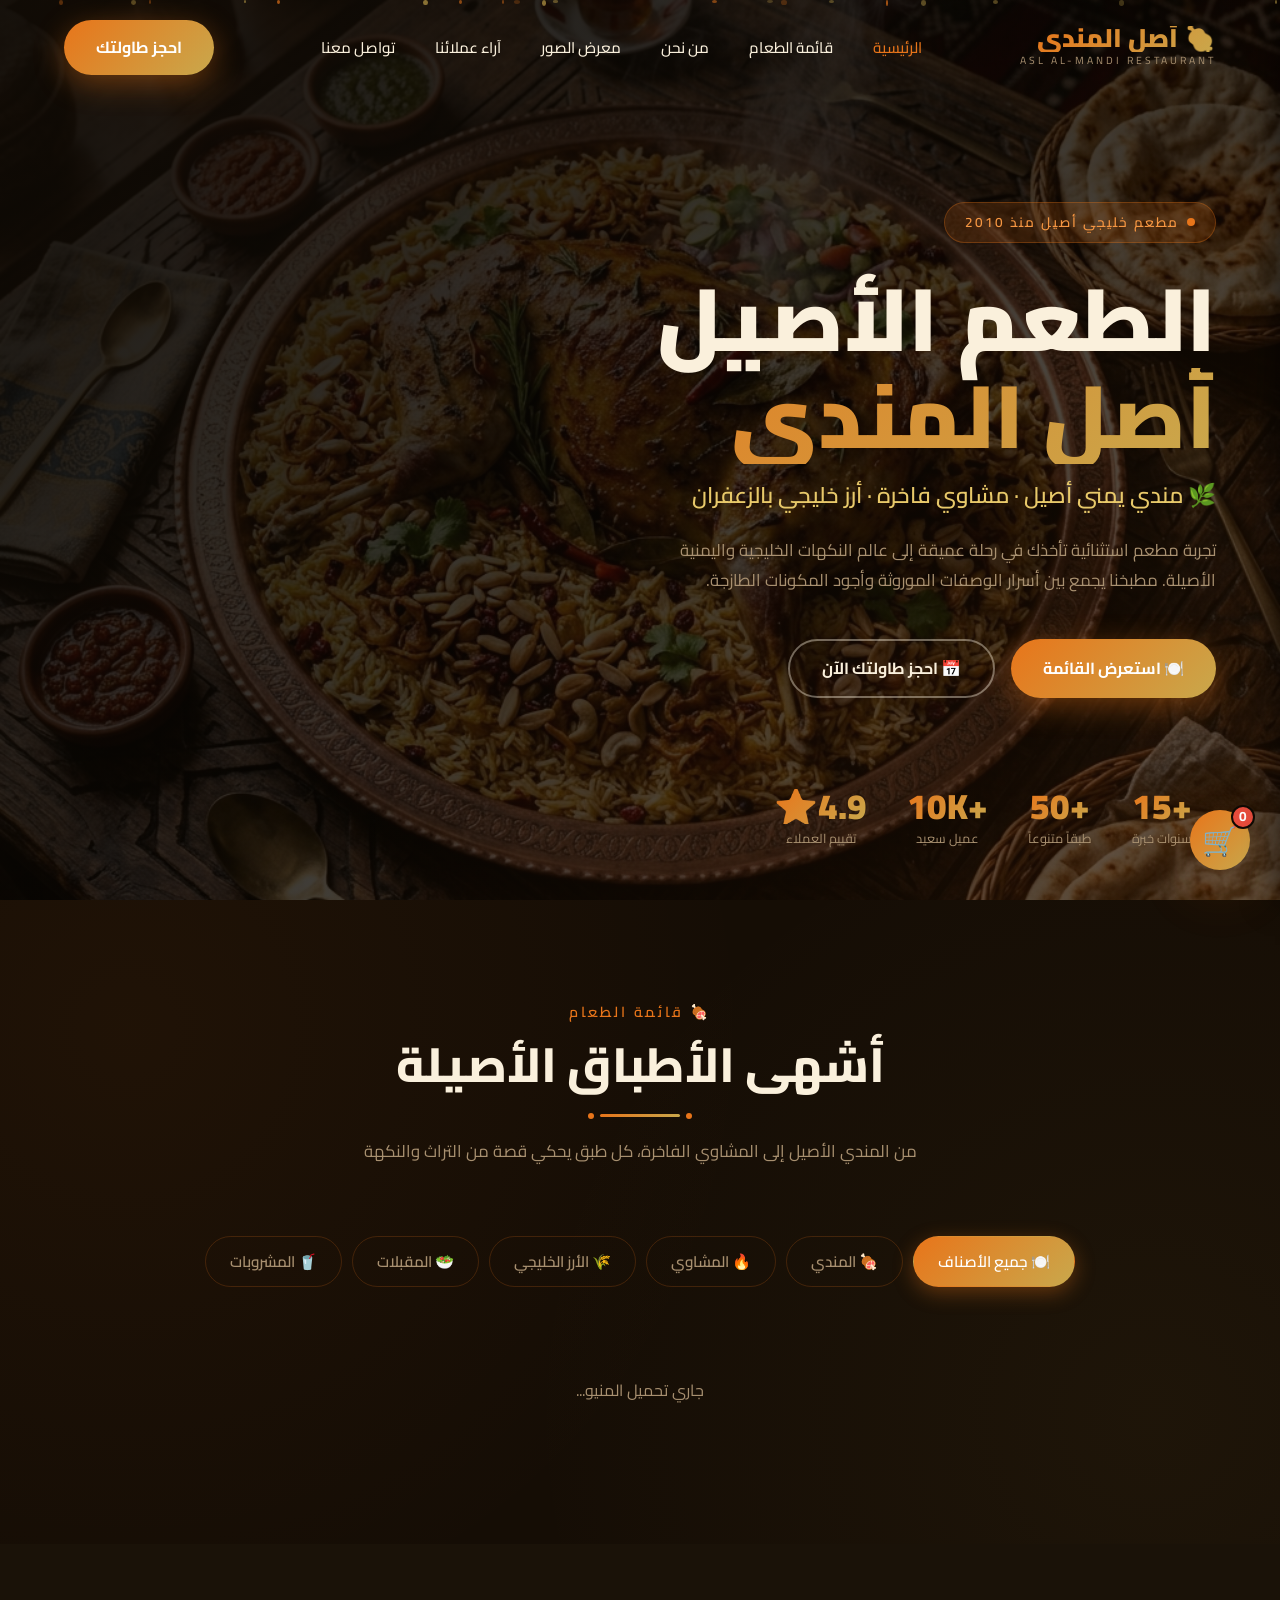
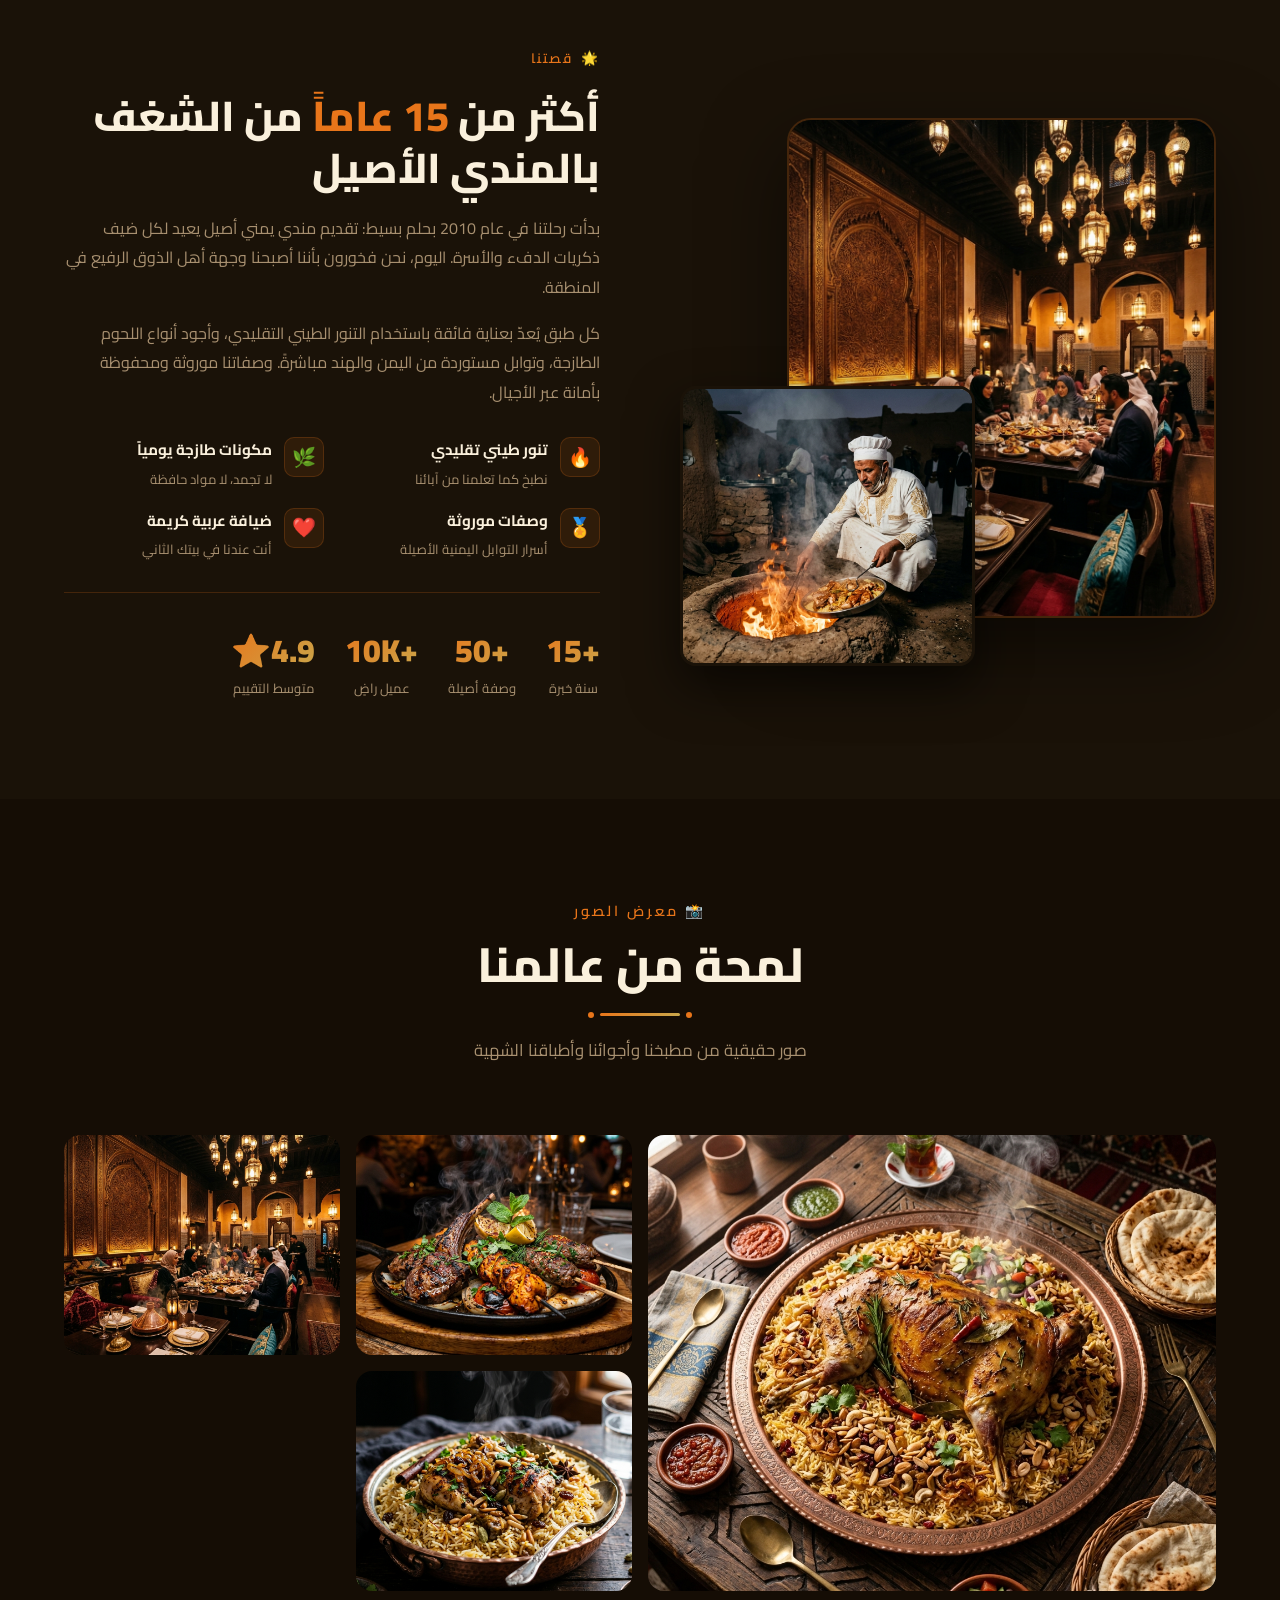
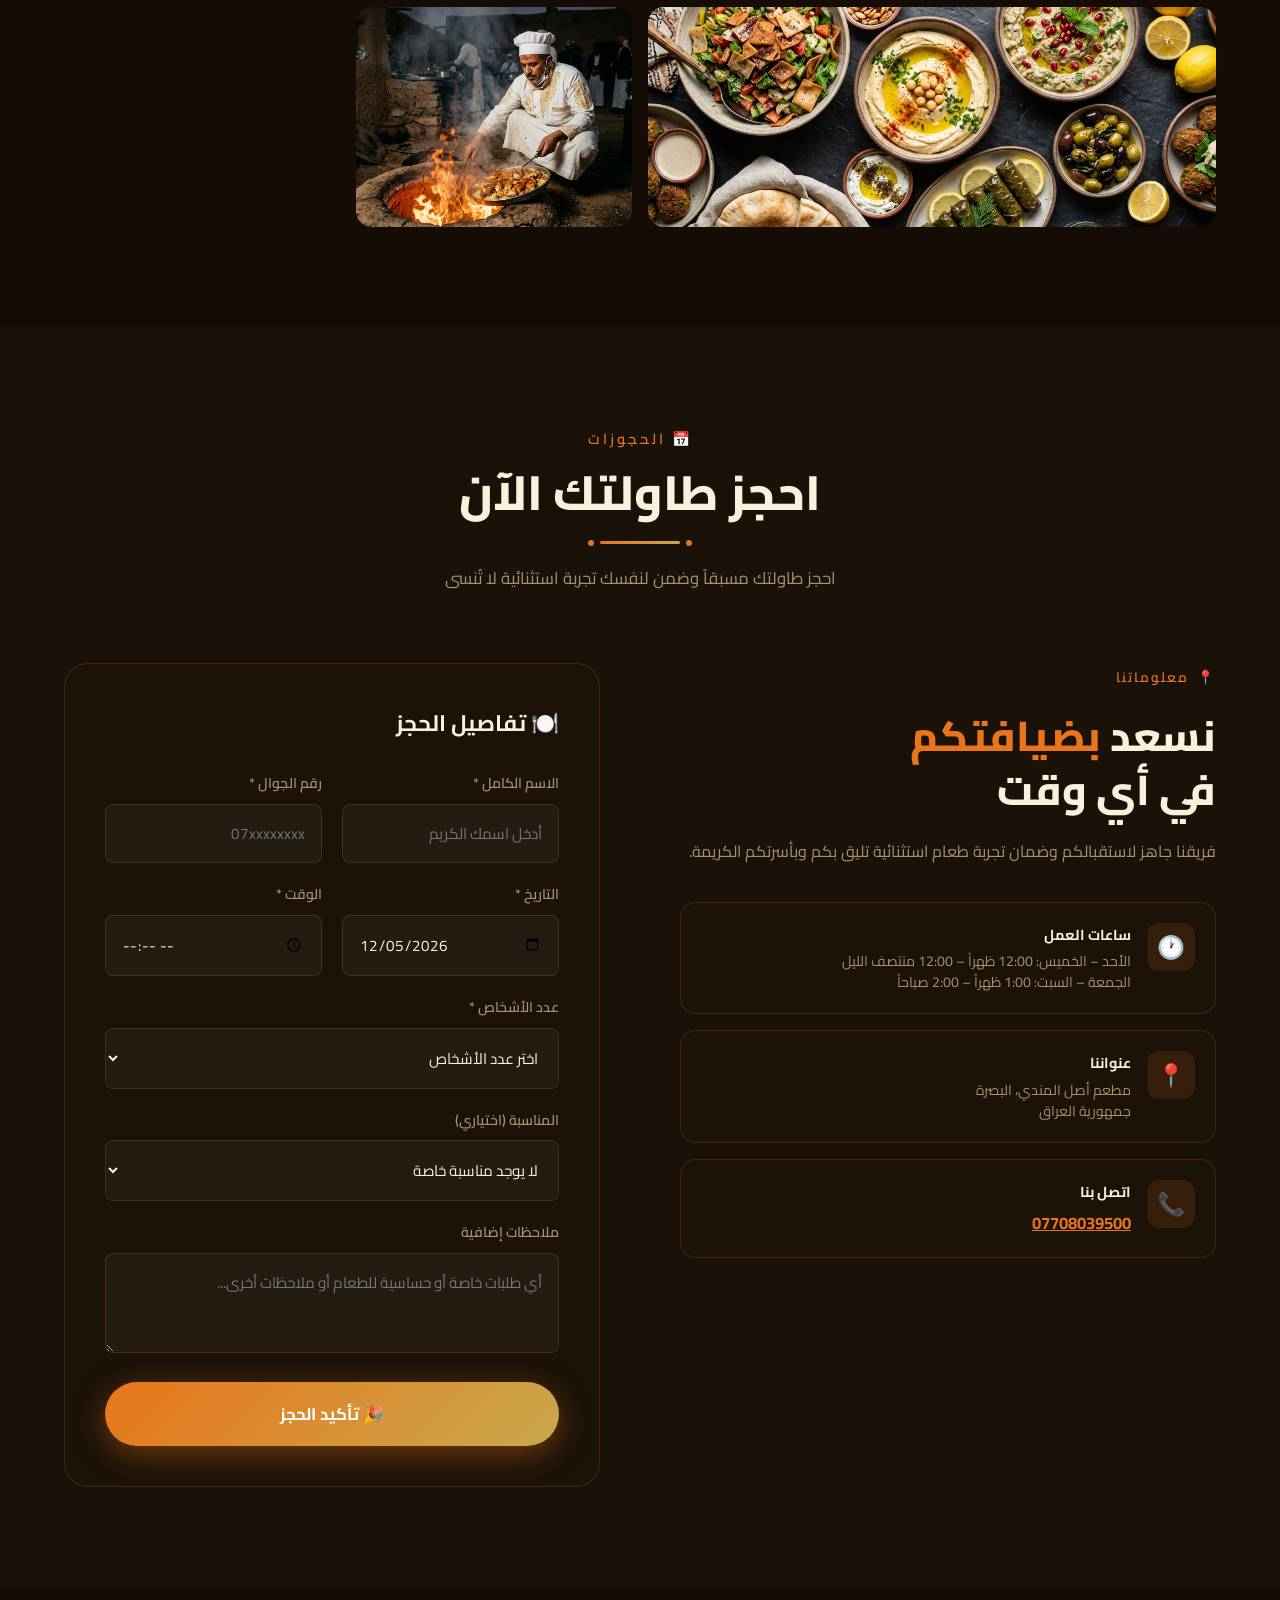
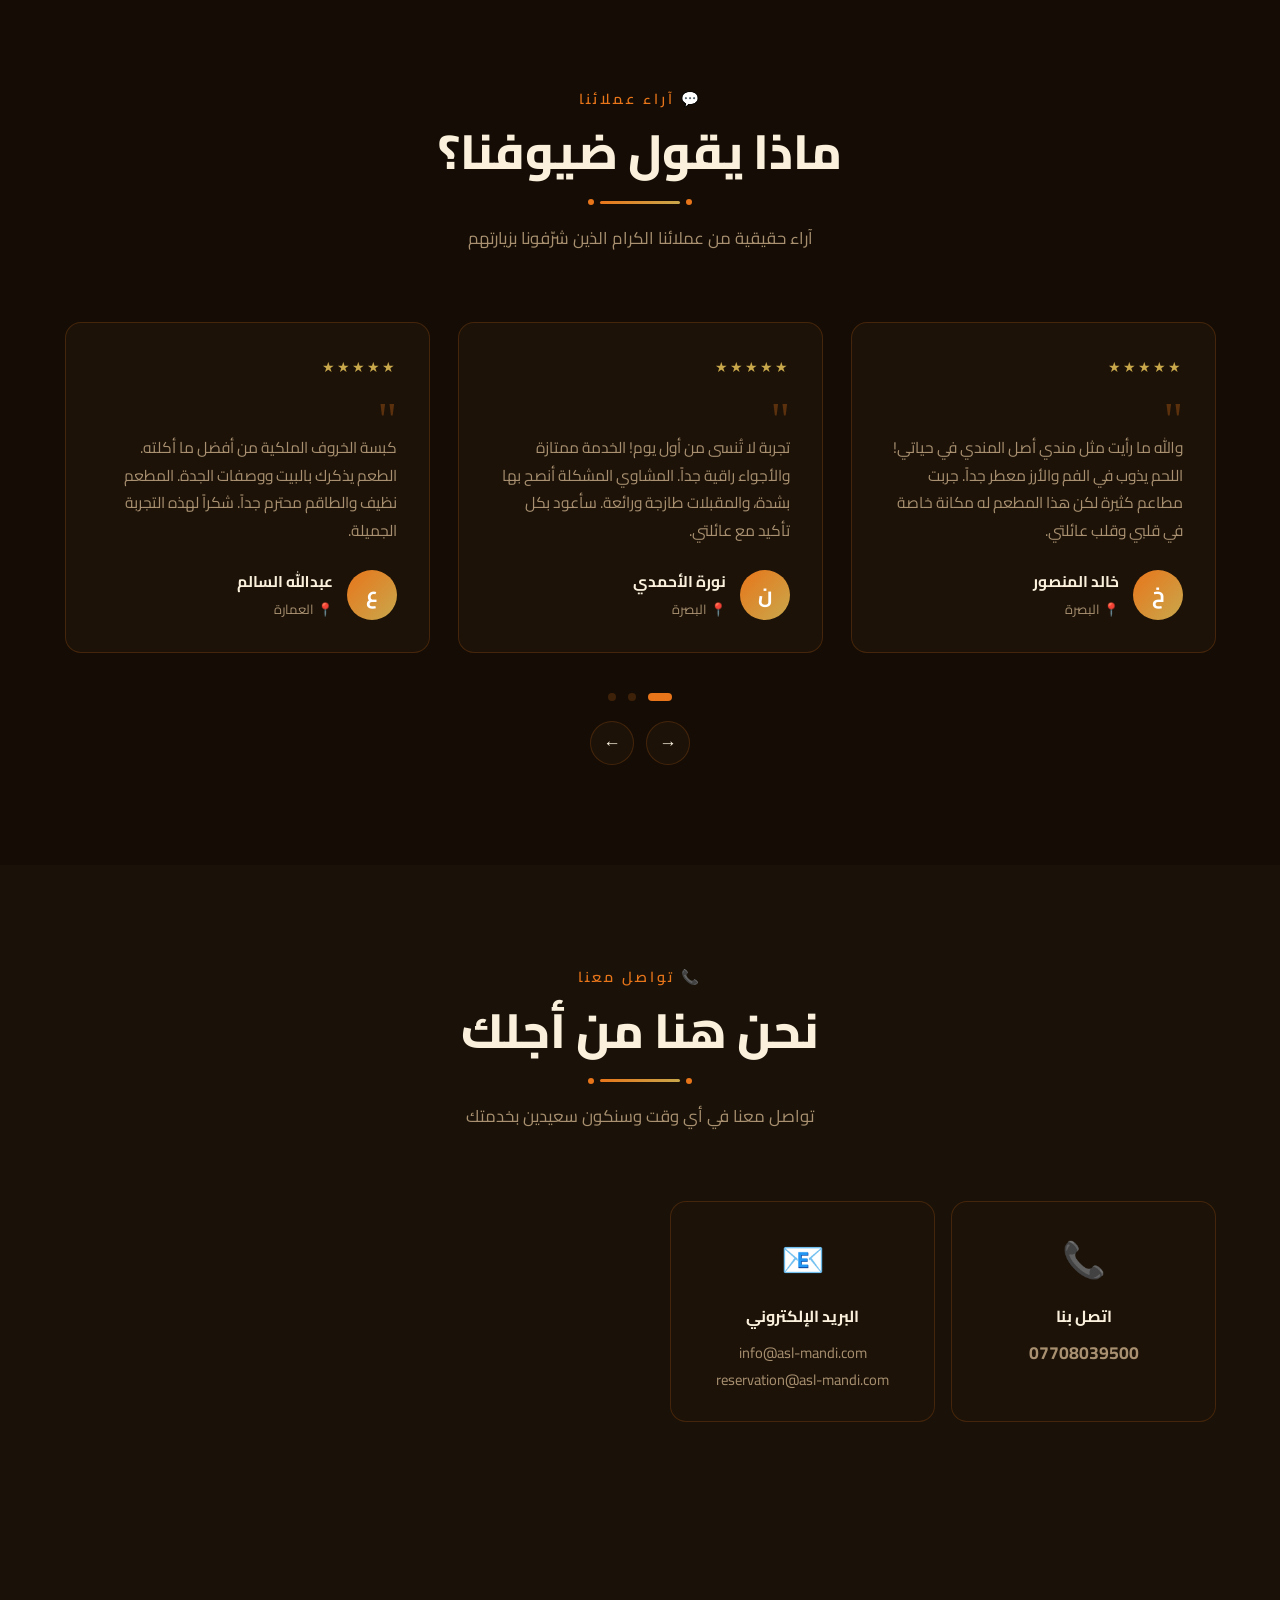
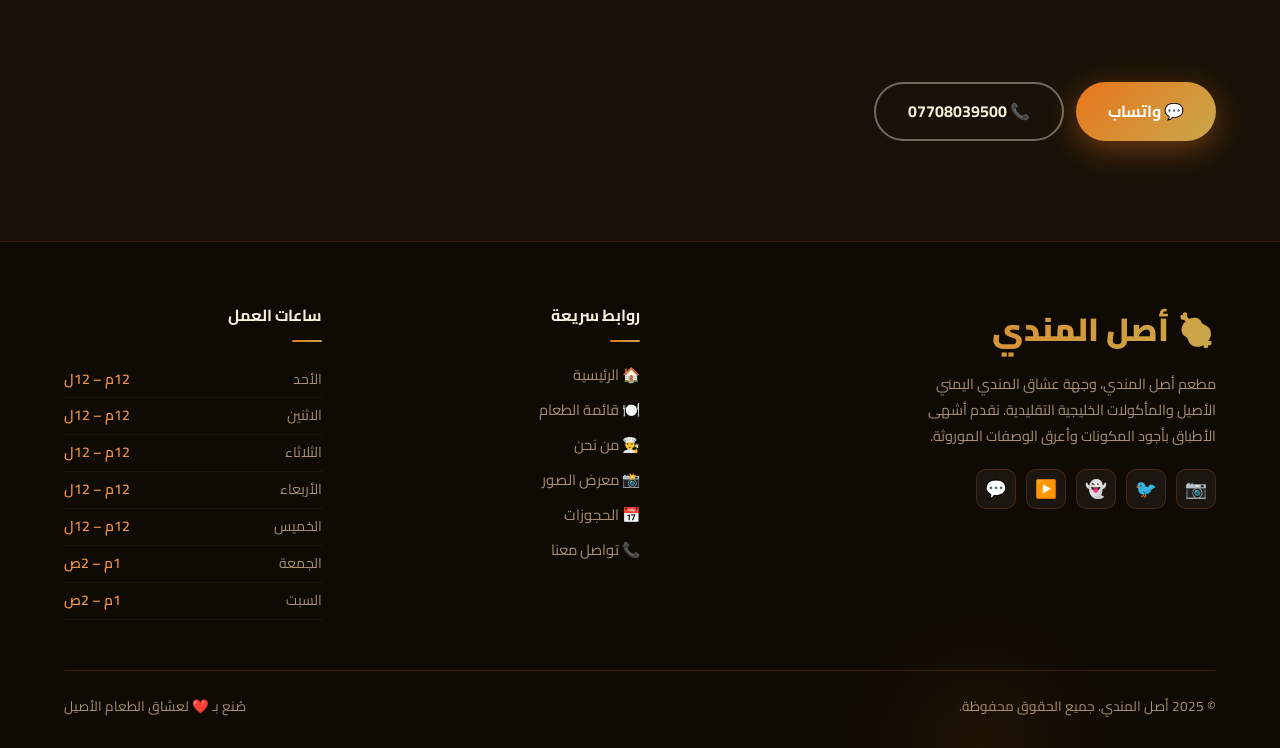
==== commit 34c0a667: "تحديث المنيو و التصنيفات و سلة المشتريات" ====
--- a/index.html
+++ b/index.html
@@ -149,154 +149,9 @@
       </div>
 
       <div class="menu-grid" id="menuGrid">
-        <!-- Mandi Items -->
-        <div class="menu-card reveal" data-category="mandi">
-          <div class="menu-card-img-wrap">
-            <img src="images/hero_mandi.png" alt="مندي الخروف الكامل" class="menu-card-img">
-            <span class="menu-badge">الأكثر طلباً</span>
-          </div>
-          <div class="menu-card-body">
-            <h3>مندي الخروف الكامل</h3>
-            <p>خروف كامل مطبوخ على الحجر بتوابل اليمن الأصيلة مع أرز البسمتي المعطر بالزعفران</p>
-            <div class="menu-card-footer">
-              <div class="price">130,000 <span>دينار</span></div>
-              <button class="add-btn" title="إضافة للطلب">+</button>
-            </div>
-          </div>
-        </div>
-
-        <div class="menu-card reveal" data-category="mandi">
-          <div class="menu-card-img-wrap">
-            <img src="images/kabsa.png" alt="مندي الدجاج" class="menu-card-img">
-          </div>
-          <div class="menu-card-body">
-            <h3>مندي الدجاج الملكي</h3>
-            <p>دجاجة كاملة مدخنة في التنور الطيني مع أرز العنبر والهيل وقشر الليمون</p>
-            <div class="menu-card-footer">
-              <div class="price">32,000 <span>دينار</span></div>
-              <button class="add-btn" title="إضافة للطلب">+</button>
-            </div>
-          </div>
-        </div>
-
-        <div class="menu-card reveal" data-category="mandi">
-          <div class="menu-card-img-wrap">
-            <img src="images/hero_mandi.png" alt="مندي العسير" class="menu-card-img">
-            <span class="menu-badge">جديد</span>
-          </div>
-          <div class="menu-card-body">
-            <h3>مندي العسير الخاص</h3>
-            <p>طبق العسير التقليدي مع اللحم الأبيض والتوابل السبع المميزة والحنيذ الطازج</p>
-            <div class="menu-card-footer">
-              <div class="price">45,000 <span>دينار</span></div>
-              <button class="add-btn" title="إضافة للطلب">+</button>
-            </div>
-          </div>
-        </div>
-
-        <!-- Grills Items -->
-        <div class="menu-card reveal" data-category="grills">
-          <div class="menu-card-img-wrap">
-            <img src="images/grills.png" alt="مشاوي مشكلة" class="menu-card-img">
-            <span class="menu-badge">للعائلات</span>
-          </div>
-          <div class="menu-card-body">
-            <h3>مشاوي مشكلة فاخرة</h3>
-            <p>تشكيلة من ضلوع الغنم، الكفتة، الشاورما العربية مع خبز التنور والمتبل</p>
-            <div class="menu-card-footer">
-              <div class="price">68,000 <span>دينار</span></div>
-              <button class="add-btn" title="إضافة للطلب">+</button>
-            </div>
-          </div>
-        </div>
-
-        <div class="menu-card reveal" data-category="grills">
-          <div class="menu-card-img-wrap">
-            <img src="images/grills.png" alt="ضلوع مشوية" class="menu-card-img">
-          </div>
-          <div class="menu-card-body">
-            <h3>ضلوع الغنم المشوية</h3>
-            <p>ضلوع غنم طازجة متبلة بالتوابل الخليجية ومشوية على الفحم النظيف حتى الاكتمال</p>
-            <div class="menu-card-footer">
-              <div class="price">55,000 <span>دينار</span></div>
-              <button class="add-btn" title="إضافة للطلب">+</button>
-            </div>
-          </div>
-        </div>
-
-        <div class="menu-card reveal" data-category="grills">
-          <div class="menu-card-img-wrap">
-            <img src="images/grills.png" alt="دجاج مشوي" class="menu-card-img">
-          </div>
-          <div class="menu-card-body">
-            <h3>دجاج تنور بالليمون</h3>
-            <p>دجاجة مفردة مشوية في التنور مع صلصة الزبادي والثوم والكزبرة الخضراء</p>
-            <div class="menu-card-footer">
-              <div class="price">25,000 <span>دينار</span></div>
-              <button class="add-btn" title="إضافة للطلب">+</button>
-            </div>
-          </div>
-        </div>
-
-        <!-- Rice Items -->
-        <div class="menu-card reveal" data-category="rice">
-          <div class="menu-card-img-wrap">
-            <img src="images/kabsa.png" alt="كبسة الملكي" class="menu-card-img">
-            <span class="menu-badge">الأشهر</span>
-          </div>
-          <div class="menu-card-body">
-            <h3>كبسة الخروف الملكية</h3>
-            <p>أرز بسمتي طويل الحبة بالزعفران والقرفة والهيل مع لحم خروف طري جداً</p>
-            <div class="menu-card-footer">
-              <div class="price">50,000 <span>دينار</span></div>
-              <button class="add-btn" title="إضافة للطلب">+</button>
-            </div>
-          </div>
-        </div>
-
-        <div class="menu-card reveal" data-category="rice">
-          <div class="menu-card-img-wrap">
-            <img src="images/kabsa.png" alt="مجبوس" class="menu-card-img">
-          </div>
-          <div class="menu-card-body">
-            <h3>مجبوس الربيان</h3>
-            <p>أرز الخليج المعطر مع الربيان الطازج والطماطم والبهارات الخليجية الأصيلة</p>
-            <div class="menu-card-footer">
-              <div class="price">42,000 <span>دينار</span></div>
-              <button class="add-btn" title="إضافة للطلب">+</button>
-            </div>
-          </div>
-        </div>
-
-        <!-- Appetizers -->
-        <div class="menu-card reveal" data-category="apps">
-          <div class="menu-card-img-wrap">
-            <img src="images/appetizers.png" alt="مقبلات مشكلة" class="menu-card-img">
-          </div>
-          <div class="menu-card-body">
-            <h3>مقبلات مشكلة خليجية</h3>
-            <p>حمص، متبل الباذنجان، تبولة، سلطة فتوش، زيتون وخبز تنور طازج</p>
-            <div class="menu-card-footer">
-              <div class="price">17,000 <span>دينار</span></div>
-              <button class="add-btn" title="إضافة للطلب">+</button>
-            </div>
-          </div>
-        </div>
-
-        <!-- Drinks -->
-        <div class="menu-card reveal" data-category="drinks">
-          <div class="menu-card-img-wrap">
-            <img src="images/appetizers.png" alt="مشروبات" class="menu-card-img">
-            <span class="menu-badge">طازج</span>
-          </div>
-          <div class="menu-card-body">
-            <h3>عصائر طازجة مشكلة</h3>
-            <p>عصائر الفاكهة الطازجة اليومية والليمون النعناع والتمر هندي المميز</p>
-            <div class="menu-card-footer">
-              <div class="price">7,000 <span>دينار</span></div>
-              <button class="add-btn" title="إضافة للطلب">+</button>
-            </div>
-          </div>
+        <!-- Loading Placeholder -->
+        <div style="grid-column: 1/-1; text-align: center; padding: 40px; color: var(--text-muted);">
+          جاري تحميل المنيو...
         </div>
       </div>
     </div>
@@ -466,7 +321,7 @@
             <div class="info-card-icon">📍</div>
             <div>
               <h4>عنواننا</h4>
-              <p>شارع الجمهورية، منطقة العشار<br>البصرة، جمهورية العراق</p>
+              <p>مطعم أصل المندي، البصرة<br>جمهورية العراق</p>
             </div>
           </div>
 
@@ -474,7 +329,7 @@
             <div class="info-card-icon">📞</div>
             <div>
               <h4>اتصل بنا</h4>
-              <p>07700-000-111<br>07800-000-222</p>
+              <a href="tel:+9647708039500" style="color:var(--primary); font-weight:700; font-size:1.05rem;">07708039500</a>
             </div>
           </div>
         </div>
@@ -664,9 +519,7 @@
             <div class="contact-card reveal">
               <span class="contact-icon">📞</span>
               <h3>اتصل بنا</h3>
-              <a href="tel:07700000111">07700-000-111</a>
-              <br>
-              <a href="tel:07800000222">07800-000-222</a>
+              <a href="tel:+9647708039500" style="font-size:1.1rem; font-weight:700;">07708039500</a>
             </div>
 
             <div class="contact-card reveal">
@@ -680,7 +533,7 @@
             <div class="contact-card reveal">
               <span class="contact-icon">📍</span>
               <h3>عنواننا</h3>
-              <p>شارع الجمهورية، منطقة العشار<br>البصرة، جمهورية العراق</p>
+              <p>مطعم أصل المندي، البصرة<br>جمهورية العراق</p>
             </div>
 
             <div class="contact-card reveal">
@@ -691,21 +544,25 @@
           </div>
 
           <div style="display:flex;gap:12px;flex-wrap:wrap;">
-            <a href="https://wa.me/96407700000111" class="btn btn-primary">💬 واتساب</a>
-            <a href="tel:07700000111" class="btn btn-outline">📞 اتصل الآن</a>
+            <a href="https://wa.me/9647708039500" class="btn btn-primary" target="_blank">💬 واتساب</a>
+            <a href="tel:+9647708039500" class="btn btn-outline">📞 07708039500</a>
           </div>
         </div>
 
         <div class="map-wrap reveal-left">
-          <div class="map-placeholder">
-            <div class="map-icon">🗺️</div>
-            <h3>موقعنا على الخريطة</h3>
-            <p>شارع الجمهورية، منطقة العشار، البصرة</p>
-            <br>
-            <a href="https://maps.google.com" target="_blank" class="btn btn-gold" style="margin:0 auto;">
-              📍 افتح في خرائط Google
-            </a>
-          </div>
+          <iframe
+            src="https://www.google.com/maps/embed?pb=!1m18!1m12!1m3!1d3!2d47.7987114!3d30.4840612!2m3!1f0!2f0!3f0!3m2!1i1024!2i768!4f13.1!3m3!1m2!1s0x3fc497af94c9bdeb%3A0xed5d866a50238234!2z2YXYt9i52YUg2KPYtdmEINin2YTZhdmG2K_Zig!5e0!3m2!1sar!2siq!4v1718263200000"
+            width="100%"
+            height="360"
+            style="border:0; border-radius:16px; display:block;"
+            allowfullscreen=""
+            loading="lazy"
+            referrerpolicy="no-referrer-when-downgrade"
+            title="موقع مطعم أصل المندي على الخريطة">
+          </iframe>
+          <a href="https://www.google.com/maps/place/%D9%85%D8%B7%D8%B9%D9%85+%D8%A3%D8%B5%D9%84+%D8%A7%D9%84%D9%85%D9%86%D8%AF%D9%8A%E2%80%AD/@30.4840658,47.7961365,17z/data=!4m14!1m7!3m6!1s0x3fc497af94c9bdeb:0xed5d866a50238234!2z2YXYt9i52YUg2KPYtdmEINin2YTZhdmG2K_Zig!8m2!3d30.4840612!4d47.7987114!16s%2Fg%2F11v1b3hj6z!3m5!1s0x3fc497af94c9bdeb:0xed5d866a50238234!8m2!3d30.4840612!4d47.7987114!16s%2Fg%2F11v1b3hj6z" target="_blank" class="btn btn-gold" style="display:inline-flex; margin-top:14px;">
+            📍 افتح في خرائط Google
+          </a>
         </div>
       </div>
     </div>
@@ -765,47 +622,52 @@
     </div>
   </footer>
 
-  <!-- ============================================================
-       ADMIN PANEL
-       ============================================================ -->
-  <div class="admin-wrapper container" id="adminWrapper">
-    <div id="login-section" class="admin-box reveal">
-      <h3><span class="contact-icon" style="font-size:1.5rem; display:inline-block; margin-bottom:10px;">🔒</span><br>لوحة تحكم المدير</h3>
-      <div class="form-group">
-        <input type="email" id="admin-email" placeholder="البريد الإلكتروني">
-      </div>
-      <div class="form-group">
-        <input type="password" id="admin-password" placeholder="كلمة المرور">
-      </div>
-      <button class="btn btn-primary" onclick="loginAdmin()" style="width:100%; justify-content:center; font-size:1.1rem; padding:12px;">تسجيل الدخول</button>
-    </div>
-
-    <div id="admin-panel" class="admin-box reveal" style="display:none;">
-      <h3><span class="contact-icon" style="font-size:1.5rem; display:inline-block; margin-bottom:10px;">👨‍🍳</span><br>إضافة وجبة جديدة للمنيو</h3>
-      <div class="form-group">
-        <input type="text" id="meal-name" placeholder="اسم الوجبة">
-      </div>
-      <div class="form-group">
-        <input type="text" id="meal-desc" placeholder="وصف الوجبة">
-      </div>
-      <div class="form-group">
-        <input type="number" id="meal-price" placeholder="السعر (د.ع)">
-      </div>
-      <div class="form-group">
-        <select id="meal-category" style="width:100%; padding:12px; border-radius:8px; background:var(--bg-section); color:var(--text-cream); border:1px solid var(--border);">
-          <option value="mandi">المندي</option>
-          <option value="grills">المشاوي</option>
-          <option value="rice">الأرز الخليجي</option>
-          <option value="apps">المقبلات</option>
-          <option value="drinks">المشروبات</option>
-        </select>
-      </div>
-      <div class="form-group">
-        <label for="meal-image-file" style="display:block; margin-bottom:8px; color:var(--text-muted); font-size:0.9rem;">رفع صورة الوجبة (اختياري)</label>
-        <input type="file" id="meal-image-file" accept="image/*" style="width:100%; padding:10px; background:var(--bg-section); border:1px dashed var(--primary); border-radius:8px; color:var(--text-cream); cursor:pointer;">
-      </div>
-      <button class="btn btn-gold" onclick="addNewMeal()" id="addMealBtn" style="width:100%; justify-content:center; margin-bottom:15px; font-size:1.1rem;">➕ إضافة إلى المنيو</button>
-      <button class="btn btn-outline" onclick="logoutAdmin()" style="width:100%; justify-content:center; border-color:rgba(231, 76, 60, 0.5); color:#e74c3c;">تسجيل خروج</button>
+
+
+
+  <!-- ============================================================
+       CART SIDEBAR & FLOATING BUTTON
+       ============================================================ -->
+  <!-- Floating Cart Button -->
+  <div class="cart-floating-btn" onclick="toggleCart()" id="cart-floating-btn">
+    🛒
+    <span class="cart-badge" id="cart-badge">0</span>
+  </div>
+
+  <!-- Cart Overlay -->
+  <div class="cart-overlay" id="cart-overlay" onclick="toggleCart()"></div>
+
+  <!-- Cart Sidebar -->
+  <div class="cart-sidebar" id="cart-sidebar">
+    <div class="cart-header">
+      <h2>سلة المشتريات</h2>
+      <button class="close-cart" onclick="toggleCart()">✕</button>
+    </div>
+    
+    <div class="cart-items-container" id="cart-items-container">
+      <p style="text-align:center; padding:20px; color:var(--text-muted);">السلة فارغة حالياً</p>
+    </div>
+    
+    <div class="cart-footer">
+      <div class="cart-total">
+        <span>الإجمالي:</span>
+        <span id="cart-total-price" class="cart-total-price">0 دينار</span>
+      </div>
+      
+      <div class="cart-customer-form" id="cart-customer-form">
+        <h4 style="margin-bottom: 10px; font-size: 1.1rem;">تفاصيل التوصيل</h4>
+        <input type="text" id="cart-customer-name" class="cart-input" placeholder="اسمك الكريم *" required>
+        
+        <div class="location-input-group">
+          <input type="text" id="cart-customer-location" class="cart-input" placeholder="العنوان أو رابط الموقع *" required>
+          <button type="button" class="btn btn-outline btn-location" onclick="getLocation()" title="تحديد موقعي">📍</button>
+        </div>
+        <small id="location-status" style="color:var(--text-muted); font-size:0.8rem; display:block; margin-top:5px;"></small>
+      </div>
+
+      <button class="btn btn-primary cart-checkout-btn" onclick="checkoutWhatsApp()" style="width: 100%; margin-top: 15px;">
+        إرسال الطلب عبر واتساب 💬
+      </button>
     </div>
   </div>
 
--- a/css/style.css
+++ b/css/style.css
@@ -577,6 +577,34 @@
   font-weight: 700;
   padding: 4px 12px;
   border-radius: 50px;
+  z-index: 2;
+  box-shadow: 0 4px 10px rgba(0, 0, 0, 0.3);
+}
+
+.menu-badge.badge-popular {
+  background: linear-gradient(135deg, #FF416C, #FF4B2B);
+  box-shadow: 0 4px 15px rgba(255, 75, 43, 0.4);
+}
+
+.menu-badge.badge-family {
+  background: linear-gradient(135deg, #11998e, #38ef7d);
+  box-shadow: 0 4px 15px rgba(56, 239, 125, 0.4);
+}
+
+.menu-badge.badge-new {
+  background: linear-gradient(135deg, #00c6ff, #0072ff);
+  box-shadow: 0 4px 15px rgba(0, 114, 255, 0.4);
+}
+
+.menu-badge.badge-special {
+  background: linear-gradient(135deg, #ffe259, #ffa751);
+  box-shadow: 0 4px 15px rgba(255, 167, 81, 0.4);
+  color: #1a1208;
+}
+
+.menu-badge.badge-spicy {
+  background: linear-gradient(135deg, #f857a6, #ff5858);
+  box-shadow: 0 4px 15px rgba(255, 88, 88, 0.4);
 }
 
 .menu-card-body {
@@ -1565,3 +1593,484 @@
   border-color: var(--primary);
   box-shadow: 0 0 0 2px rgba(232, 117, 26, 0.2);
 }
+
+/* ==========================================================================
+   CART SYSTEM STYLES
+   ========================================================================== */
+
+.cart-floating-btn {
+  position: fixed;
+  bottom: 30px;
+  right: 30px;
+  width: 60px;
+  height: 60px;
+  background: var(--primary);
+  border-radius: 50%;
+  display: flex;
+  align-items: center;
+  justify-content: center;
+  box-shadow: 0 10px 30px rgba(232, 117, 26, 0.4);
+  cursor: pointer;
+  z-index: 999;
+  transition: transform 0.3s ease, box-shadow 0.3s ease;
+}
+
+.cart-floating-btn:hover {
+  transform: translateY(-5px);
+  box-shadow: 0 15px 40px rgba(232, 117, 26, 0.6);
+}
+
+.cart-icon {
+  font-size: 1.8rem;
+}
+
+.cart-badge {
+  position: absolute;
+  top: -5px;
+  right: -5px;
+  background: #e74c3c;
+  color: white;
+  font-size: 0.9rem;
+  font-weight: bold;
+  width: 24px;
+  height: 24px;
+  border-radius: 50%;
+  display: flex;
+  align-items: center;
+  justify-content: center;
+  border: 2px solid var(--bg-body);
+}
+
+/* Cart Overlay */
+.cart-overlay {
+  position: fixed;
+  top: 0;
+  left: 0;
+  width: 100%;
+  height: 100%;
+  background: rgba(0, 0, 0, 0.7);
+  backdrop-filter: blur(5px);
+  z-index: 1000;
+  opacity: 0;
+  visibility: hidden;
+  transition: all 0.3s ease;
+}
+
+.cart-overlay.active {
+  opacity: 1;
+  visibility: visible;
+}
+
+/* Cart Sidebar */
+.cart-sidebar {
+  position: fixed;
+  top: 0;
+  right: -400px;
+  width: 100%;
+  max-width: 400px;
+  height: 100%;
+  background: var(--bg-card);
+  z-index: 1001;
+  box-shadow: -5px 0 30px rgba(0, 0, 0, 0.5);
+  display: flex;
+  flex-direction: column;
+  transition: right 0.3s cubic-bezier(0.4, 0, 0.2, 1);
+  border-left: 1px solid var(--border);
+}
+
+.cart-sidebar.active {
+  right: 0;
+}
+
+.cart-header {
+  padding: 20px;
+  border-bottom: 1px solid var(--border);
+  display: flex;
+  justify-content: space-between;
+  align-items: center;
+}
+
+.cart-header h2 {
+  color: var(--text-cream);
+  font-size: 1.5rem;
+}
+
+.close-cart-btn {
+  background: none;
+  border: none;
+  color: var(--text-muted);
+  font-size: 2rem;
+  cursor: pointer;
+  transition: color 0.3s;
+}
+
+.close-cart-btn:hover {
+  color: #e74c3c;
+}
+
+.cart-items-container {
+  flex: 1;
+  overflow-y: auto;
+  padding: 20px;
+}
+
+/* Custom Scrollbar for cart */
+.cart-items-container::-webkit-scrollbar {
+  width: 6px;
+}
+.cart-items-container::-webkit-scrollbar-track {
+  background: var(--bg-card);
+}
+.cart-items-container::-webkit-scrollbar-thumb {
+  background: var(--border);
+  border-radius: 10px;
+}
+
+.cart-item {
+  display: flex;
+  align-items: center;
+  background: var(--bg-section);
+  padding: 10px;
+  border-radius: var(--radius-sm);
+  margin-bottom: 15px;
+  border: 1px solid var(--border);
+}
+
+.cart-item-img {
+  width: 60px;
+  height: 60px;
+  border-radius: var(--radius-sm);
+  object-fit: cover;
+  margin-left: 15px; /* RTL */
+}
+
+.cart-item-details {
+  flex: 1;
+}
+
+.cart-item-title {
+  color: var(--text-cream);
+  font-size: 1.1rem;
+  margin-bottom: 5px;
+}
+
+.cart-item-price {
+  color: var(--primary);
+  font-weight: bold;
+  font-size: 0.95rem;
+}
+
+.cart-item-controls {
+  display: flex;
+  flex-direction: column;
+  align-items: center;
+  gap: 8px;
+}
+
+.qty-btn {
+  background: var(--bg-card);
+  border: 1px solid var(--border);
+  color: var(--text-cream);
+  width: 28px;
+  height: 28px;
+  border-radius: 5px;
+  cursor: pointer;
+  display: flex;
+  align-items: center;
+  justify-content: center;
+  font-size: 1.2rem;
+  transition: 0.2s;
+}
+
+.qty-btn:hover {
+  background: var(--primary);
+  border-color: var(--primary);
+}
+
+.cart-item-qty {
+  color: var(--text-cream);
+  font-weight: bold;
+}
+
+.cart-footer {
+  padding: 20px;
+  border-top: 1px solid var(--border);
+  background: var(--bg-section);
+}
+
+.cart-total {
+  display: flex;
+  justify-content: space-between;
+  align-items: center;
+  margin-bottom: 15px;
+  font-size: 1.2rem;
+  color: var(--text-cream);
+  font-weight: bold;
+}
+
+#cart-total-price {
+  color: var(--primary-light);
+  font-size: 1.5rem;
+}
+
+.whatsapp-checkout-btn {
+  background: #25D366 !important; /* WhatsApp Green */
+  border-color: #25D366 !important;
+  color: white !important;
+  box-shadow: 0 4px 15px rgba(37, 211, 102, 0.3) !important;
+}
+
+.whatsapp-checkout-btn:hover {
+  background: #128C7E !important;
+  transform: translateY(-2px);
+  box-shadow: 0 6px 20px rgba(37, 211, 102, 0.4) !important;
+}
+
+@keyframes bounceCart {
+  0%, 100% { transform: translateY(0); }
+  50% { transform: translateY(-10px); }
+}
+
+.cart-bounce {
+  animation: bounceCart 0.4s ease;
+}
+
+/* ============================================================
+   CART UI
+   ============================================================ */
+.cart-floating-btn {
+  position: fixed;
+  bottom: 30px;
+  right: 30px;
+  width: 60px;
+  height: 60px;
+  background: var(--gradient-primary);
+  border-radius: 50%;
+  display: flex;
+  align-items: center;
+  justify-content: center;
+  font-size: 1.8rem;
+  color: white;
+  cursor: pointer;
+  box-shadow: var(--shadow-warm);
+  z-index: 999;
+  transition: var(--transition);
+}
+
+.cart-floating-btn:hover {
+  transform: translateY(-5px) scale(1.05);
+}
+
+.cart-badge {
+  position: absolute;
+  top: -5px;
+  right: -5px;
+  background: #e74c3c;
+  color: white;
+  font-size: 0.85rem;
+  font-weight: 700;
+  width: 24px;
+  height: 24px;
+  display: flex;
+  align-items: center;
+  justify-content: center;
+  border-radius: 50%;
+  border: 2px solid var(--bg-dark);
+}
+
+.cart-sidebar {
+  position: fixed;
+  top: 0;
+  right: -400px;
+  width: 100%;
+  max-width: 400px;
+  height: 100vh;
+  background: var(--bg-section);
+  box-shadow: -5px 0 30px rgba(0,0,0,0.5);
+  z-index: 1001;
+  transition: right 0.4s cubic-bezier(0.4, 0, 0.2, 1);
+  display: flex;
+  flex-direction: column;
+  border-left: 1px solid var(--border);
+}
+
+.cart-sidebar.active {
+  right: 0;
+}
+
+.cart-overlay {
+  position: fixed;
+  inset: 0;
+  background: rgba(0,0,0,0.6);
+  backdrop-filter: blur(4px);
+  z-index: 1000;
+  opacity: 0;
+  pointer-events: none;
+  transition: var(--transition);
+}
+
+.cart-overlay.active {
+  opacity: 1;
+  pointer-events: all;
+}
+
+.cart-header {
+  padding: 20px 24px;
+  border-bottom: 1px solid var(--border);
+  display: flex;
+  justify-content: space-between;
+  align-items: center;
+}
+
+.cart-header h2 {
+  font-size: 1.4rem;
+  color: var(--primary);
+}
+
+.close-cart {
+  background: transparent;
+  border: none;
+  color: var(--text-muted);
+  font-size: 1.5rem;
+  cursor: pointer;
+  transition: var(--transition);
+}
+
+.close-cart:hover {
+  color: #e74c3c;
+  transform: rotate(90deg);
+}
+
+.cart-items-container {
+  flex: 1;
+  overflow-y: auto;
+  padding: 20px 24px;
+}
+
+.cart-item {
+  display: flex;
+  align-items: center;
+  gap: 15px;
+  margin-bottom: 20px;
+  padding-bottom: 15px;
+  border-bottom: 1px solid rgba(255,255,255,0.05);
+}
+
+.cart-item-img {
+  width: 60px;
+  height: 60px;
+  border-radius: var(--radius-sm);
+  object-fit: cover;
+}
+
+.cart-item-details {
+  flex: 1;
+}
+
+.cart-item-title {
+  font-size: 1rem;
+  font-weight: 700;
+  color: var(--text-cream);
+  margin-bottom: 4px;
+}
+
+.cart-item-price {
+  color: var(--primary-light);
+  font-size: 0.9rem;
+  font-weight: 600;
+}
+
+.cart-item-controls {
+  display: flex;
+  align-items: center;
+  gap: 10px;
+  background: rgba(0,0,0,0.3);
+  padding: 4px 8px;
+  border-radius: 50px;
+}
+
+.qty-btn {
+  background: transparent;
+  border: none;
+  color: var(--text-muted);
+  font-size: 1.2rem;
+  cursor: pointer;
+  width: 24px;
+  height: 24px;
+  display: flex;
+  align-items: center;
+  justify-content: center;
+  border-radius: 50%;
+  transition: var(--transition);
+}
+
+.qty-btn:hover {
+  background: var(--primary);
+  color: white;
+}
+
+.cart-item-qty {
+  font-weight: 700;
+  color: white;
+  min-width: 12px;
+  text-align: center;
+}
+
+.cart-footer {
+  padding: 20px 24px;
+  border-top: 1px solid var(--border);
+  background: var(--bg-card);
+}
+
+.cart-total {
+  display: flex;
+  justify-content: space-between;
+  align-items: center;
+  margin-bottom: 15px;
+  font-size: 1.2rem;
+  font-weight: 700;
+  color: var(--text-cream);
+}
+
+.cart-total-price {
+  color: var(--primary);
+  font-size: 1.4rem;
+}
+
+.cart-customer-form {
+  margin-bottom: 15px;
+}
+
+.cart-input {
+  width: 100%;
+  padding: 12px 16px;
+  background: rgba(0,0,0,0.2);
+  border: 1px solid var(--border);
+  border-radius: var(--radius-sm);
+  color: var(--text-cream);
+  font-family: var(--font-main);
+  font-size: 0.95rem;
+  margin-bottom: 10px;
+  transition: var(--transition);
+}
+
+.cart-input:focus {
+  outline: none;
+  border-color: var(--primary);
+  box-shadow: 0 0 10px rgba(232, 117, 26, 0.2);
+}
+
+.location-input-group {
+  display: flex;
+  gap: 10px;
+}
+
+.location-input-group .cart-input {
+  margin-bottom: 0;
+}
+
+.btn-location {
+  padding: 0 15px;
+  font-size: 1.2rem;
+  border-radius: var(--radius-sm);
+}
